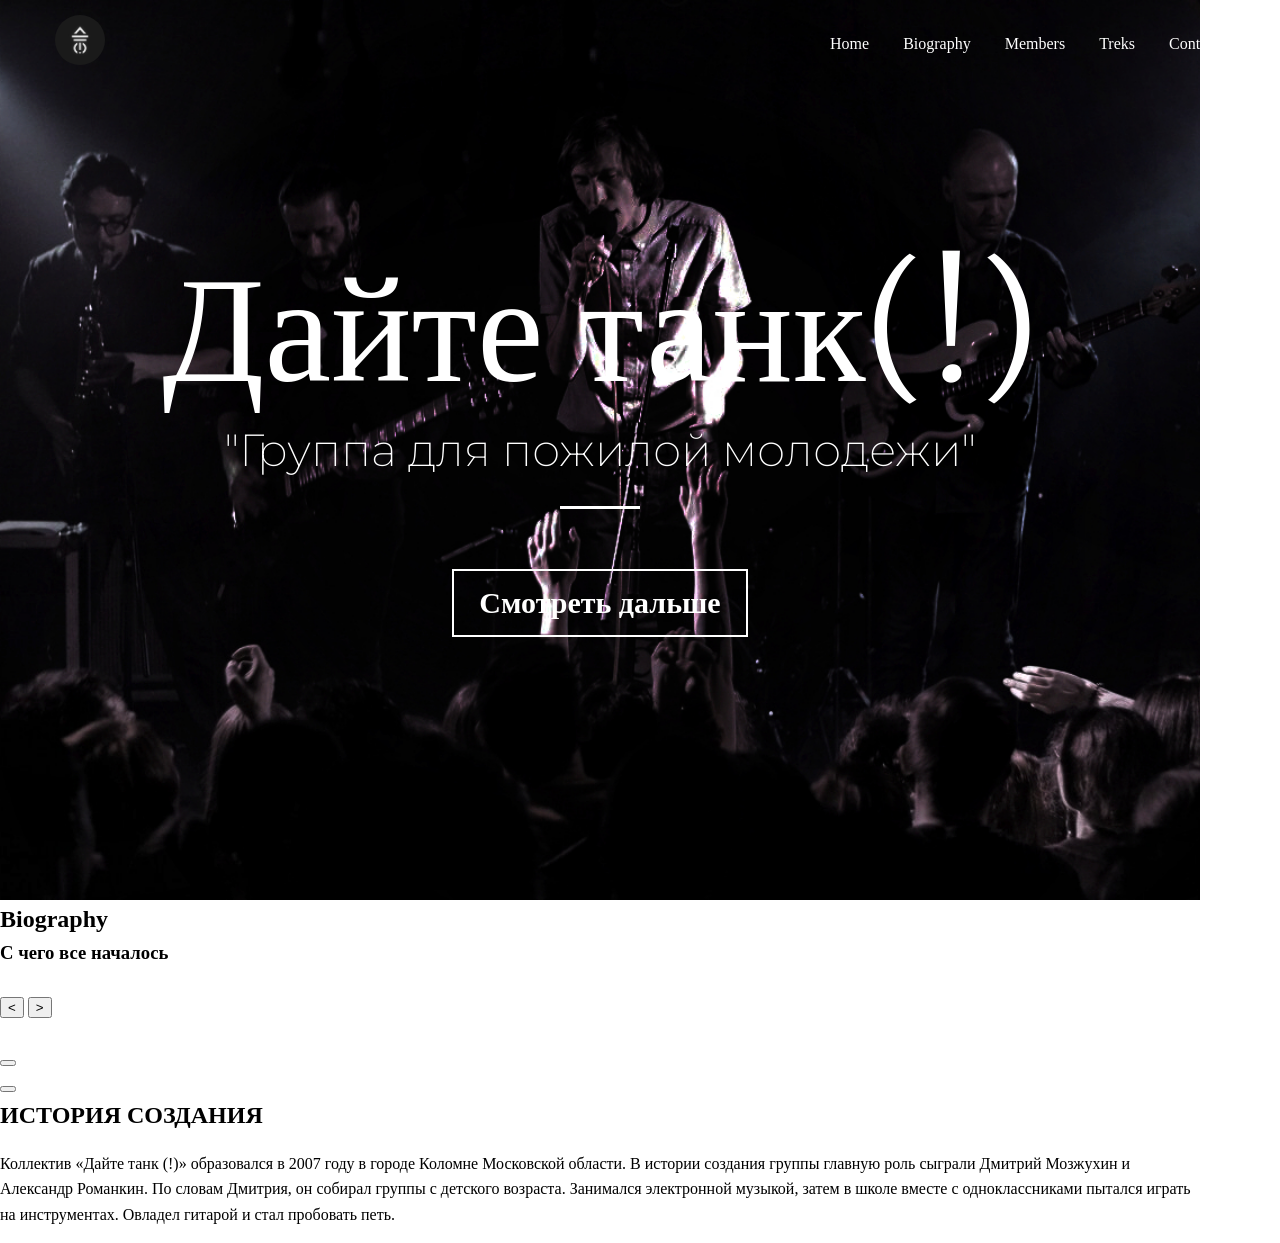
==== index.html @ 5aad7e36 "section 1 grid" ====
<!DOCTYPE html>
<html lang="ru">
	<head>
		<meta charset="UTF-8" />
		<meta name="viewport" content="width=device-width, initial-scale=1.0" />
		<link rel="stylesheet" href="/Veb_diz/assets/css/style.css" />

		<link rel="preconnect" href="https://fonts.googleapis.com" />
		<link rel="preconnect" href="https://fonts.gstatic.com" crossorigin />
		<link
			href="https://fonts.googleapis.com/css2?family=Coming+Soon&family=Martel:wght@200;300;400;600;700;800;900&family=Montserrat:ital,wght@0,100..900;1,100..900&display=swap"
			rel="stylesheet"
		/>
		<link rel="preconnect" href="https://fonts.googleapis.com">
    <link rel="preconnect" href="https://fonts.gstatic.com" crossorigin>
    <link href="https://fonts.googleapis.com/css2?family=Monomakh&family=Oswald:wght@200..700&family=Roboto:ital,wght@0,100..900;1,100..900&display=swap" rel="stylesheet">
		
		
		<title>DayteTank</title>
	</head>
	<body>
		<header class="header">
			<div class="container">
				<div class="header_inner">
					<div> <img class="logo" src="/assets/img/logo.png" alt="" /></div>

						<nav>
							<a class="nav_link" href="#">Home</a>
							<a class="nav_link" href="#">Biography</a>
							<a class="nav_link" href="#">Members</a>
							<a class="nav_link" href="#">Treks</a>
							<a class="nav_link" href="#">Contacts</a>
						</nav>
			</div>
		</header>
   
		<div class="intro">
			<div class="container">
				<div class="intro_inner">
				 <h1 class="intro-title"> Дайте танк(!) </h1> 
				 <h2 class="intro-suptitle"> "Группа для пожилой молодежи"</h2>

				 <a class="btn" href="#"> Смотреть дальше </a>
				</div>
			</div>
		</div>
		<section class="section1">
			<div class="section1-text">
				<h2 class="section1-title"> Biography</h2>
				<h3 class="section1-subtitle">С чего все началось</h3>
			</div>
		 <div class="etogrid">
			 <div class="slider-arrows">
				 <div class="slider-arrows_items-wrapper">
					 <img class="biography1"src="/Veb_diz/assets/img/biography1.png" alt="" class="slider-arrows_item">
				 </div>

				 <div class="slider-arrows_nav">
					 <button class="slider-arrows_arrow--left">
						 <
					 </button>

					 <button class="slider-arrows_arrow--right">
						 >
					 </button>
				  </div>
			 </div>

			 <div class="slider-dots">
         <div class="slider-dots_items-wrapper">
					 <img class="biography2"src="/Veb_diz/assets/img/biography3o.png"  alt="" class="slider-arrows_item">
				 </div>

				 <div class="slider-dots_nav">
					<div> <button class ="slider-dots_nav-item"> </button> </div>
					<div> <button class ="slider-dots_nav-item--active"> </button></div>
				 </div>

        </div>

				<article class="freshy common">
					<h2 class="title-article">ИСТОРИЯ СОЗДАНИЯ</h2>
					<div class="common-desc">
						<p>Коллектив «Дайте танк (!)» образовался в 2007 году в городе Коломне Московской области. В истории создания группы главную роль сыграли Дмитрий Мозжухин и Александр Романкин. По словам Дмитрия, он собирал группы с детского возраста. Занимался электронной музыкой, затем в школе вместе с одноклассниками пытался играть на инструментах. Овладел гитарой и стал пробовать петь.</p>
					</div>
				</article>

		 </div>
	 </section>
	</body>
</html>
---- Veb_diz/assets/css/style.css ----
/* martel */
.martel-extralight {
	font-family: 'Martel', serif;
	font-weight: 200;
	font-style: normal;
}

.martel-light {
	font-family: 'Martel', serif;
	font-weight: 300;
	font-style: normal;
}

.martel-regular {
	font-family: 'Martel', serif;
	font-weight: 400;
	font-style: normal;
}

.martel-semibold {
	font-family: 'Martel', serif;
	font-weight: 600;
	font-style: normal;
}

.martel-bold {
	font-family: 'Martel', serif;
	font-weight: 700;
	font-style: normal;
}

.martel-extrabold {
	font-family: 'Martel', serif;
	font-weight: 800;
	font-style: normal;
}

.martel-black {
	font-family: 'Martel', serif;
	font-weight: 900;
	font-style: normal;
}

/* sans */

.coming-soon-regular {
	font-family: 'Coming Soon', serif;
	font-weight: 400;
	font-style: normal;
}

/* montserrat */

.montserrat {
	font-family: 'Montserrat', serif;
	font-optical-sizing: auto;
	font-weight: 200;
	font-style: normal;
}

body {
	margin: 0;
	line-height: 1.6;
	width: 100%;
	max-width: 1200px;

	/* каскадная таблица для того чтобы учесть границу в элемент */
	*,
	*:before,
	*:after {
		box-sizing: border-box;
	}

	h1,
	h2,
	h3,
	h4,
	h5,
	h6 {
		margin: 0;
	}
}

/* container */
.container {
	width: 100%;
	max-width: 1200px;
	margin: 0 auto;
}

/* intro */
.intro {
	display:flex;
	flex-direction: column;
	justify-content: center;
	width: 100%;
	height: 100vh;
	 background: url(/assets/img/fon.jpg)  center no-repeat fixed ;
	
	
	/* чтобы на весь экран   */

	background-size: cover;  
	
	
}



.intro_inner{
	width: 100%;
	max-width: 880px;
	margin: 0 auto;
	text-align: center;
	

}

.intro-title{
	color: white;
	font-size: 150px;
	font-weight: 700;
	font-family: 'Martel', serif;
	font-weight: 400;
	font-style: normal;
	text-align: center;
	line-height: 1;
	
	
	
	
}

.intro-suptitle:after{
	content: "";
	display:block;
	width: 80px;
	height: 3px;
	background-color: white;
	margin: 20px auto 0;
	margin-bottom: 60px;
}

.intro-suptitle{
	color: white;
	font-size: 45px;
	font-family: 'Montserrat', serif;
	font-optical-sizing: auto;
	font-weight: 200;
	font-style: normal;
	line-height: 1.6;
	text-align: center;
	

}



/* header */
.header {
	width: 100%;
	position: absolute;
	margin: 0;
	/* прижимаем кверху */
	top: 0;
	left: 0;
	right: 0;
	z-index: 1000;
}

.header_inner {
	
	display: flex;
	justify-content: space-between;
	align-items: center;
}

/* logo */
.logo {
	width: 50px;
	border-radius: 50%;
	margin: 15px;
}

/* nav */
.nav {
	font-family: 'Coming Soon', serif;
	font-weight: 400;
	font-style: normal;
	font-size: 14px;
}

.nav_link {
	display: inline-block;
	vertical-align: top;
	margin: 0 15px;

	color: white;
	text-decoration: none;
	/* чтобы цвет менялся плавно */
	transition: color 0.2s linear;
}

/* полоска при наводке */
.nav_link:hover {
	color: aquamarine;
}

/* button */
.btn{
	display: inline-block;
	vertical-align: top;
	text-decoration: none;
	border: 2px solid white;
	padding: 8px 25px;
	/* border-radius: 15%; */
	color: white;

	font-size: 30px;
	font-family: 'Coming Soon', serif;
	font-weight: 600;
	font-style: normal;

	transition: border-color .3s linear, color .3s linear;
}

.btn:hover{
	border-color:aqua ;
	/* background-color:white; */
	color: aqua;
}
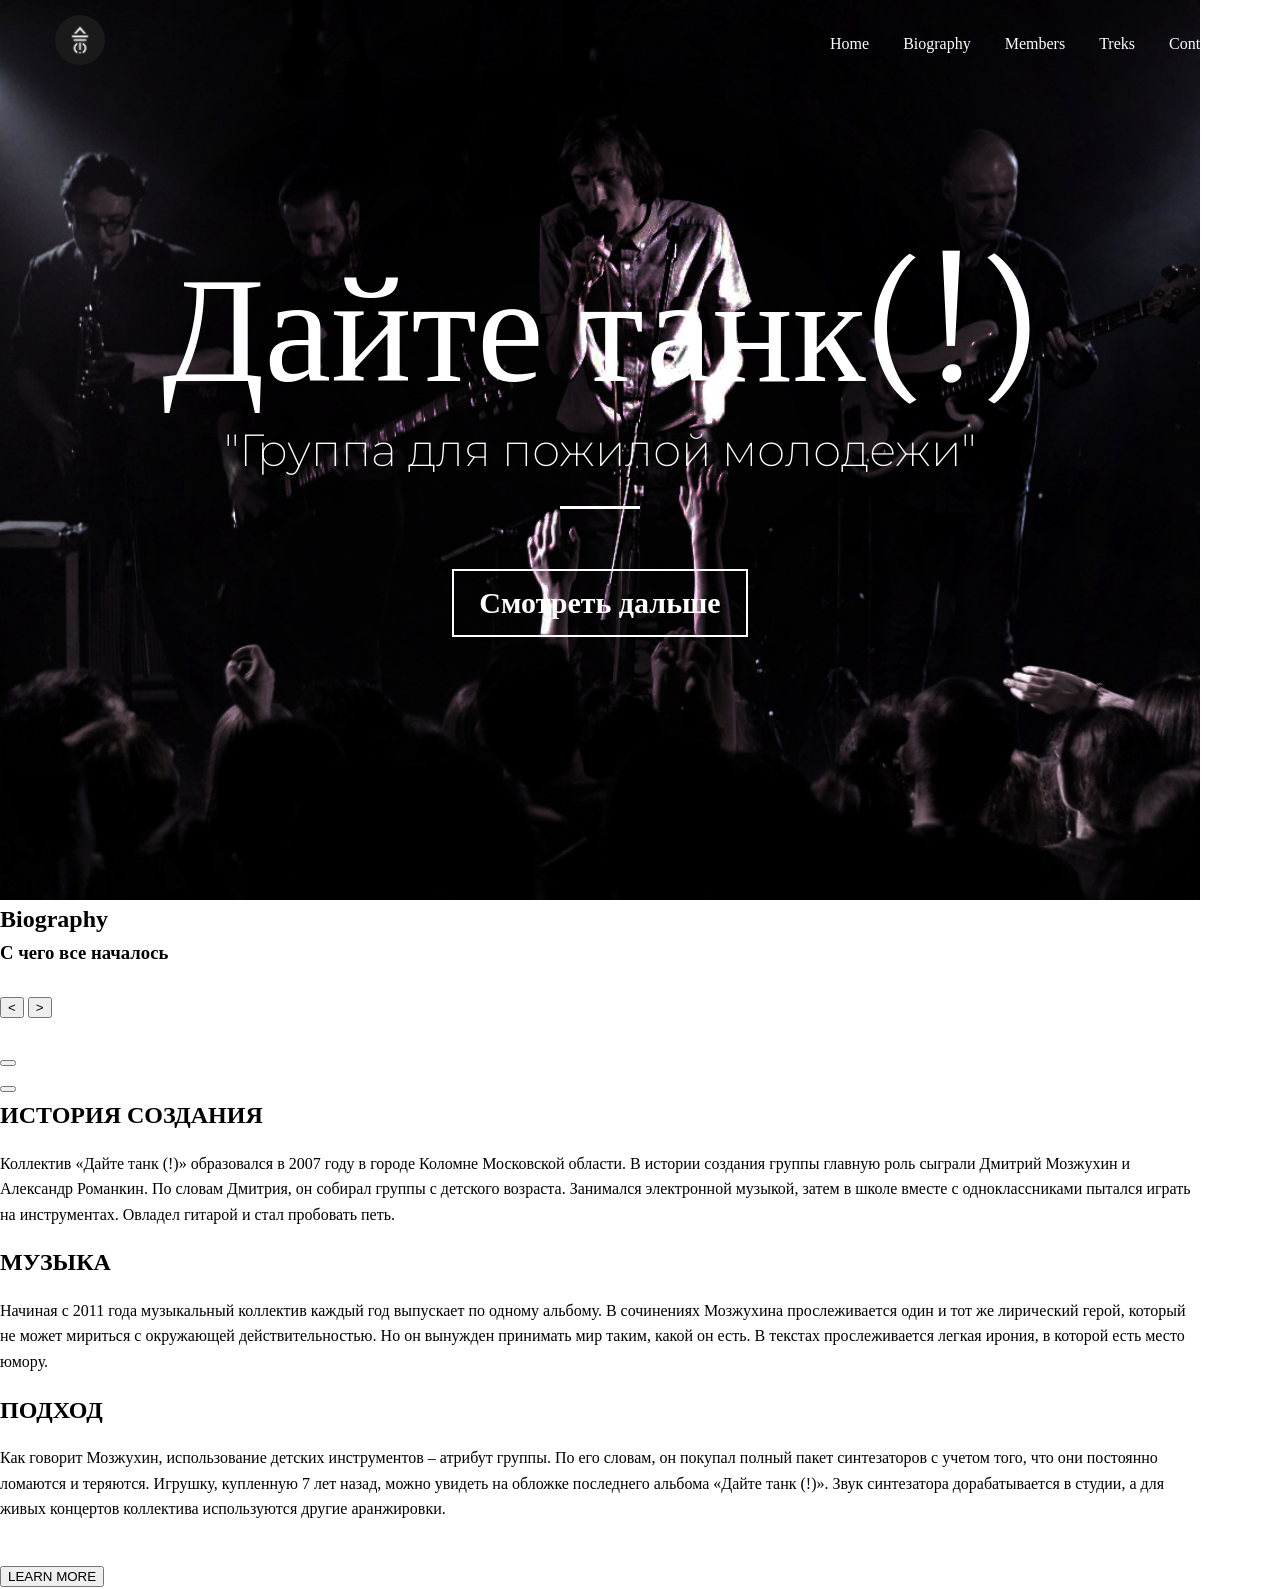
==== commit 547e2a33: "section 1 grid end" ====
--- a/index.html
+++ b/index.html
@@ -68,7 +68,7 @@
 
 			 <div class="slider-dots">
          <div class="slider-dots_items-wrapper">
-					 <img class="biography2"src="/Veb_diz/assets/img/biography3o.png"  alt="" class="slider-arrows_item">
+					 <img class="biography2"src="\Veb_diz\assets\img\biography32e.png"  alt="" class="slider-arrows_item">
 				 </div>
 
 				 <div class="slider-dots_nav">
@@ -85,6 +85,27 @@
 					</div>
 				</article>
 
+				<article class="healthy common-col-rev">
+					<h2 class="title-article">МУЗЫКА</h2>
+					<div class="common-desc">
+						<p>Начиная с 2011 года музыкальный коллектив каждый год выпускает по одному альбому. В сочинениях Мозжухина прослеживается один и тот же лирический герой, который не может мириться с окружающей действительностью. Но он вынужден принимать мир таким, какой он есть. В текстах прослеживается легкая ирония, в которой есть место юмору.</p>
+					</div>
+				</article>
+
+				<article class="thirsty common-row-rev">
+					<h2 class="title-article">ПОДХОД</h2>
+					<div class="common-desc">
+						<p>Как говорит Мозжухин, использование детских инструментов – атрибут группы. По его словам, он покупал полный пакет синтезаторов с учетом того, что они постоянно ломаются и теряются. Игрушку, купленную 7 лет назад, можно увидеть на обложке последнего альбома «Дайте танк (!)». Звук синтезатора дорабатывается в студии, а для живых концертов коллектива используются другие аранжировки.</p>
+					</div>
+				</article>
+
+				<div class="orange">
+					<img class="orange-img"src="\Veb_diz\assets\img\biography33c(1).png" alt="">
+				</div>
+				<div class="orange-btn">
+					<button class="orange-btn-hrev"> LEARN MORE </button>
+				</div>
+
 		 </div>
 	 </section>
 	</body>
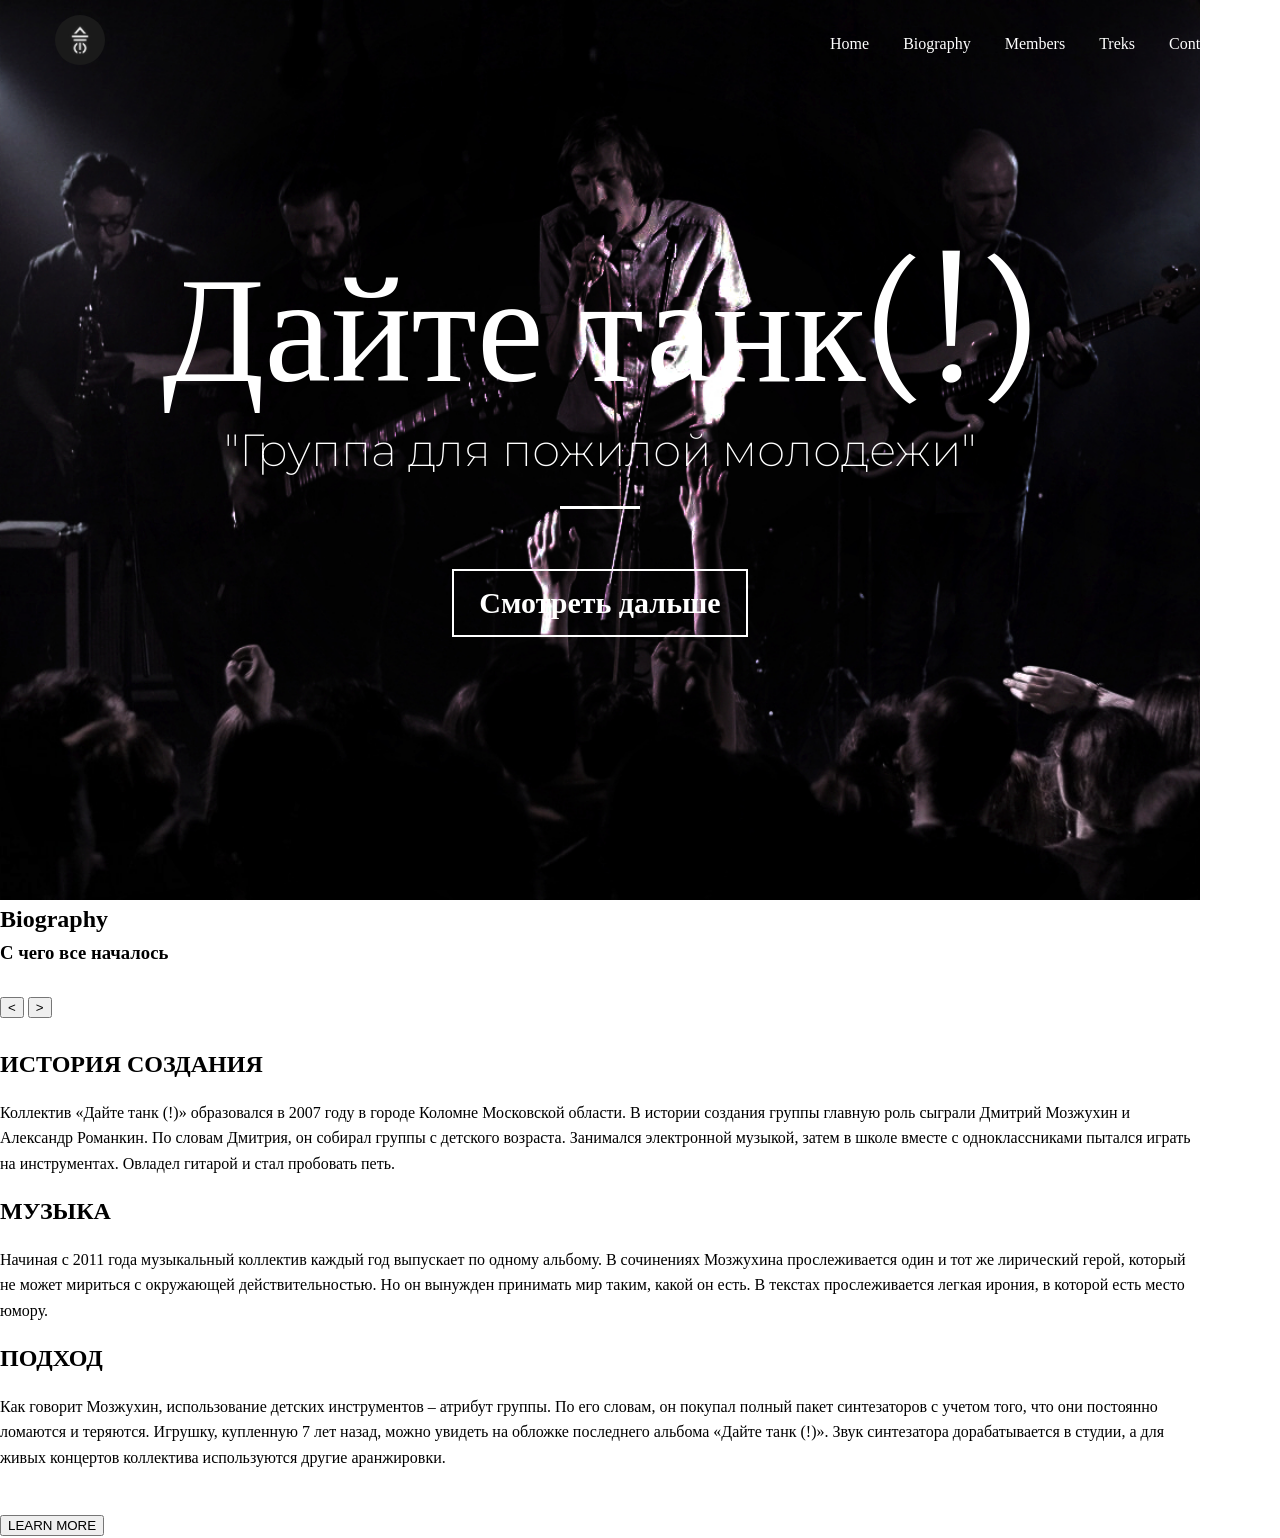
==== commit 3f90282d: "section 1 grid js" ====
--- a/index.html
+++ b/index.html
@@ -52,7 +52,9 @@
 		 <div class="etogrid">
 			 <div class="slider-arrows">
 				 <div class="slider-arrows_items-wrapper">
-					 <img class="biography1"src="/Veb_diz/assets/img/biography1.png" alt="" class="slider-arrows_item">
+					 <img class="biography1"src="/Veb_diz/assets/img/biography1.png" alt="">
+					 <img class="biography1"src="/Veb_diz/assets/img/biograbhy12.png" alt="">
+					 <img class="biography1"src="/Veb_diz/assets/img/biographe13.png" alt="">
 				 </div>
 
 				 <div class="slider-arrows_nav">
@@ -68,12 +70,13 @@
 
 			 <div class="slider-dots">
          <div class="slider-dots_items-wrapper">
-					 <img class="biography2"src="\Veb_diz\assets\img\biography32e.png"  alt="" class="slider-arrows_item">
+					 <img id="biography2" class="biography2" src="/Veb_diz/assets/img/biography32e.png"  alt="">
+					 <img id="biography2" class="biography2" src="/Veb_diz/assets/img/biography3obrobr.png"  alt="">
 				 </div>
 
 				 <div class="slider-dots_nav">
-					<div> <button class ="slider-dots_nav-item"> </button> </div>
-					<div> <button class ="slider-dots_nav-item--active"> </button></div>
+					<!-- <div> <button class ="slider-dots_nav-item"> </button> </div>
+					<div> <button class ="slider-dots_nav-item--active"> </button></div> -->
 				 </div>
 
         </div>
@@ -100,13 +103,18 @@
 				</article>
 
 				<div class="orange">
-					<img class="orange-img"src="\Veb_diz\assets\img\biography33c(1).png" alt="">
+					<img class="orange-img"src="/Veb_diz/assets/img/biography33c(1).png" alt="">
 				</div>
 				<div class="orange-btn">
+					<a href="https://ru.wikipedia.org/wiki/%D0%94%D0%B0%D0%B9%D1%82%D0%B5_%D1%82%D0%B0%D0%BD%D0%BA_(!)" target="_blank">
 					<button class="orange-btn-hrev"> LEARN MORE </button>
+					</a>
 				</div>
 
 		 </div>
 	 </section>
+
+	 
 	</body>
+	<script src="/Veb_diz/assets/js/script.js"></script>
 </html>
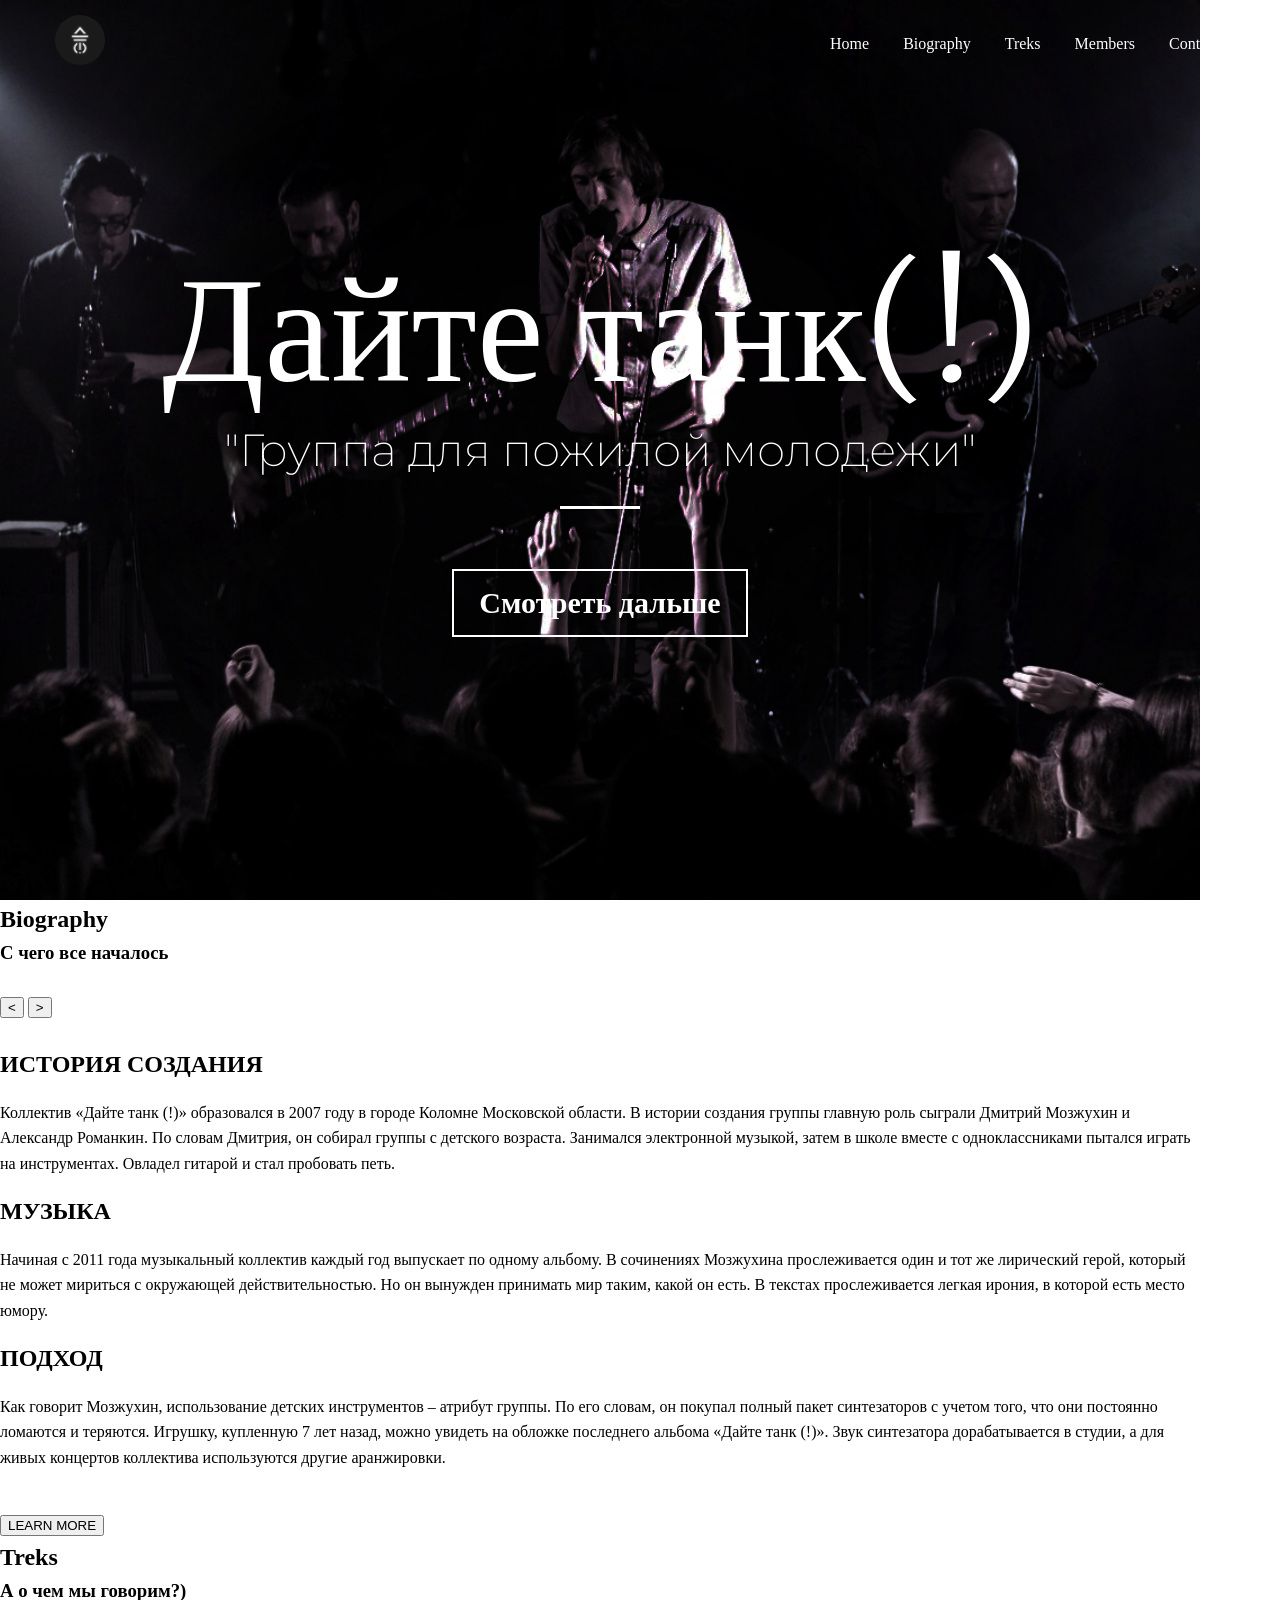
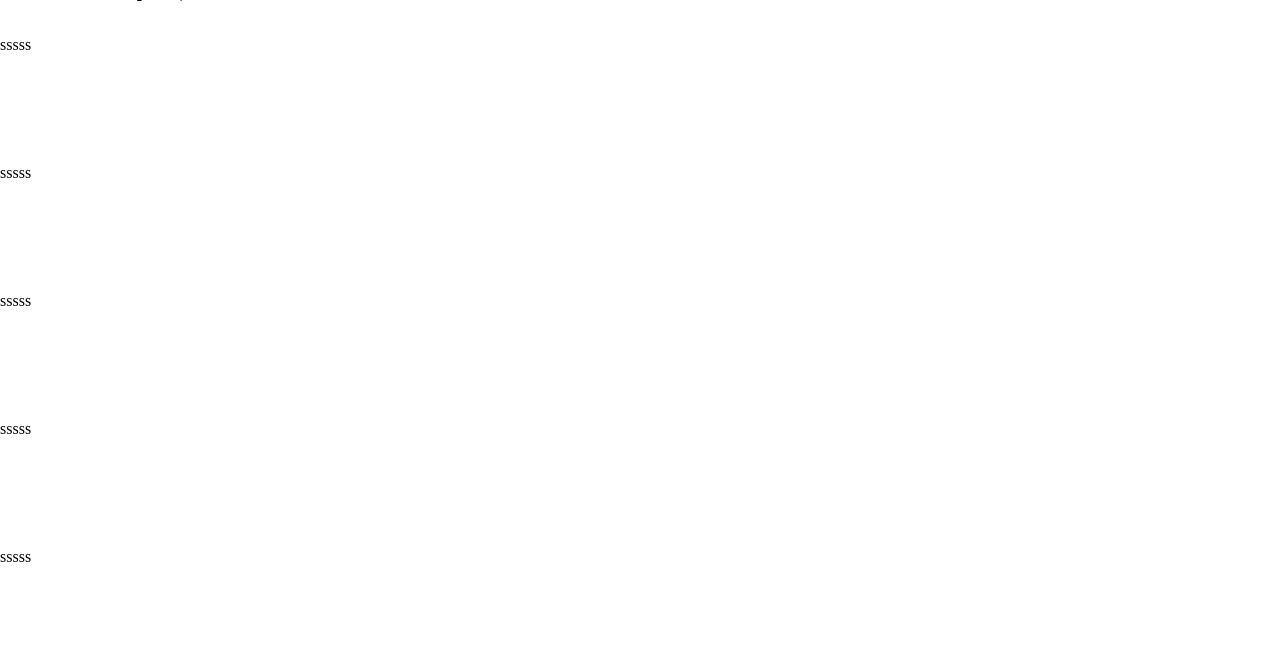
==== commit d1be8bc6: "section2 diz" ====
--- a/index.html
+++ b/index.html
@@ -22,13 +22,13 @@
 		<header class="header">
 			<div class="container">
 				<div class="header_inner">
-					<div> <img class="logo" src="/assets/img/logo.png" alt="" /></div>
+					<div> <img class="logo" src="/Veb_diz/assets/img/logo.png" alt="" /></div>
 
 						<nav>
 							<a class="nav_link" href="#">Home</a>
 							<a class="nav_link" href="#">Biography</a>
+							<a class="nav_link" href="#">Treks</a>
 							<a class="nav_link" href="#">Members</a>
-							<a class="nav_link" href="#">Treks</a>
 							<a class="nav_link" href="#">Contacts</a>
 						</nav>
 			</div>
@@ -44,10 +44,10 @@
 				</div>
 			</div>
 		</div>
-		<section class="section1">
-			<div class="section1-text">
-				<h2 class="section1-title"> Biography</h2>
-				<h3 class="section1-subtitle">С чего все началось</h3>
+		<section class="section">
+			<div class="section-text">
+				<h2 class="section-title"> Biography</h2>
+				<h3 class="section-subtitle">С чего все началось</h3>
 			</div>
 		 <div class="etogrid">
 			 <div class="slider-arrows">
@@ -114,7 +114,103 @@
 		 </div>
 	 </section>
 
-	 
+	 <section class="section">
+			<div class="section-text">
+				<h2 class="section-title">Treks</h2>
+				<h3 class="section-subtitle">А о чем мы говорим?)</h3>
+			</div>
+			<div class="players">
+				<div class="player">
+					<div class="cover"><img class="img_cover" src="/Veb_diz/assets/img/albomChelovecoChasy.png" alt=""></div>
+					<div class="song">sssss</div>
+					<div class="progress_container">
+						<div class="progress"></div>
+					</div>
+					
+					<div class="player_buttons">
+						<div class="btn_prev"><img src="/Veb_diz/assets/img/iconLeft.svg" alt=""></div>
+						<div class="btn_play"><img class="img_play" src="/Veb_diz/assets/img/iconPlay.svg" alt=""></div>
+            <div class="btn_next"><img src="/Veb_diz/assets/img/iconRight.svg" alt=""></div>
+						
+					</div>
+				</div>
+			
+		
+				<div class="player">
+					<div class="cover"><img class="img_cover" src="/Veb_diz/assets/img/albomIntim.png" alt=""></div>
+					<div class="song">sssss</div>
+					<div class="progress_container">
+					  <div class="progress"></div>
+					</div>
+					
+					<div class="player_buttons">
+						<div class="btn_prev"><img src="/Veb_diz/assets/img/iconLeft.svg"       alt=""></div>
+						<div class="btn_play"><img class="img_play" src="/Veb_diz/assets/img/iconPlay.svg" alt=""></div>
+            <div class="btn_next"><img src="/Veb_diz/assets/img/iconRight.svg" alt=""></div>
+						
+					</div>
+				</div>
+
+
+				<div class="player">
+					<div class="cover"><img class="img_cover" src="/Veb_diz/assets/img/singlShans.png" alt=""></div>
+					<div class="song">sssss</div>
+					<div class="progress_container">
+					  <div class="progress"></div>
+					</div>
+					
+					<div class="player_buttons">
+						<div class="btn_prev"><img src="/Veb_diz/assets/img/iconLeft.svg"       alt=""></div>
+						<div class="btn_play"><img class="img_play" src="/Veb_diz/assets/img/iconPlay.svg" alt=""></div>
+            <div class="btn_next"><img src="/Veb_diz/assets/img/iconRight.svg" alt=""></div>
+						
+					</div>
+				</div>
+
+
+				<div class="player">
+					<div class="cover"><img class="img_cover" src="/Veb_diz/assets/img/albomNaVirost.png" alt=""></div>
+					<div class="song">sssss</div>
+					<div class="progress_container">
+					  <div class="progress"></div>
+					</div>
+					
+					<div class="player_buttons">
+						<div class="btn_prev"><img src="/Veb_diz/assets/img/iconLeft.svg"       alt=""></div>
+						<div class="btn_play"><img class="img_play" src="/Veb_diz/assets/img/iconPlay.svg" alt=""></div>
+            <div class="btn_next"><img src="/Veb_diz/assets/img/iconRight.svg" alt=""></div>
+						
+					</div>
+				</div>
+
+
+				<div class="player">
+					<div class="cover"><img class="img_cover" src="/Veb_diz/assets/img/albomSohranitKak.png" alt=""></div>
+					<div class="song">sssss</div>
+					<div class="progress_container">
+					  <div class="progress"></div>
+					</div>
+					
+					<div class="player_buttons">
+						<div class="btn_prev"><img src="/Veb_diz/assets/img/iconLeft.svg"       alt=""></div>
+						<div class="btn_play"><img class="img_play" src="/Veb_diz/assets/img/iconPlay.svg" alt=""></div>
+            <div class="btn_next"><img src="/Veb_diz/assets/img/iconRight.svg" alt=""></div>
+						
+					</div>
+				</div>
+			</div>
+
+			<div class="section2_suptitle">
+				<div class="stars">
+				 <img src="/Veb_diz/assets/img/star.svg" class="star" alt="">
+				 <img src="/Veb_diz/assets/img/star.svg" class="star" alt="">
+				 <img src="/Veb_diz/assets/img/star.svg" class="star" alt="">
+				 <img src="/Veb_diz/assets/img/star.svg" class="star" alt="">
+				 <img src="/Veb_diz/assets/img/star_ful.svg" class="star--active" alt="">
+				</div>
+			</div>
+		</section>
+
 	</body>
 	<script src="/Veb_diz/assets/js/script.js"></script>
 </html>
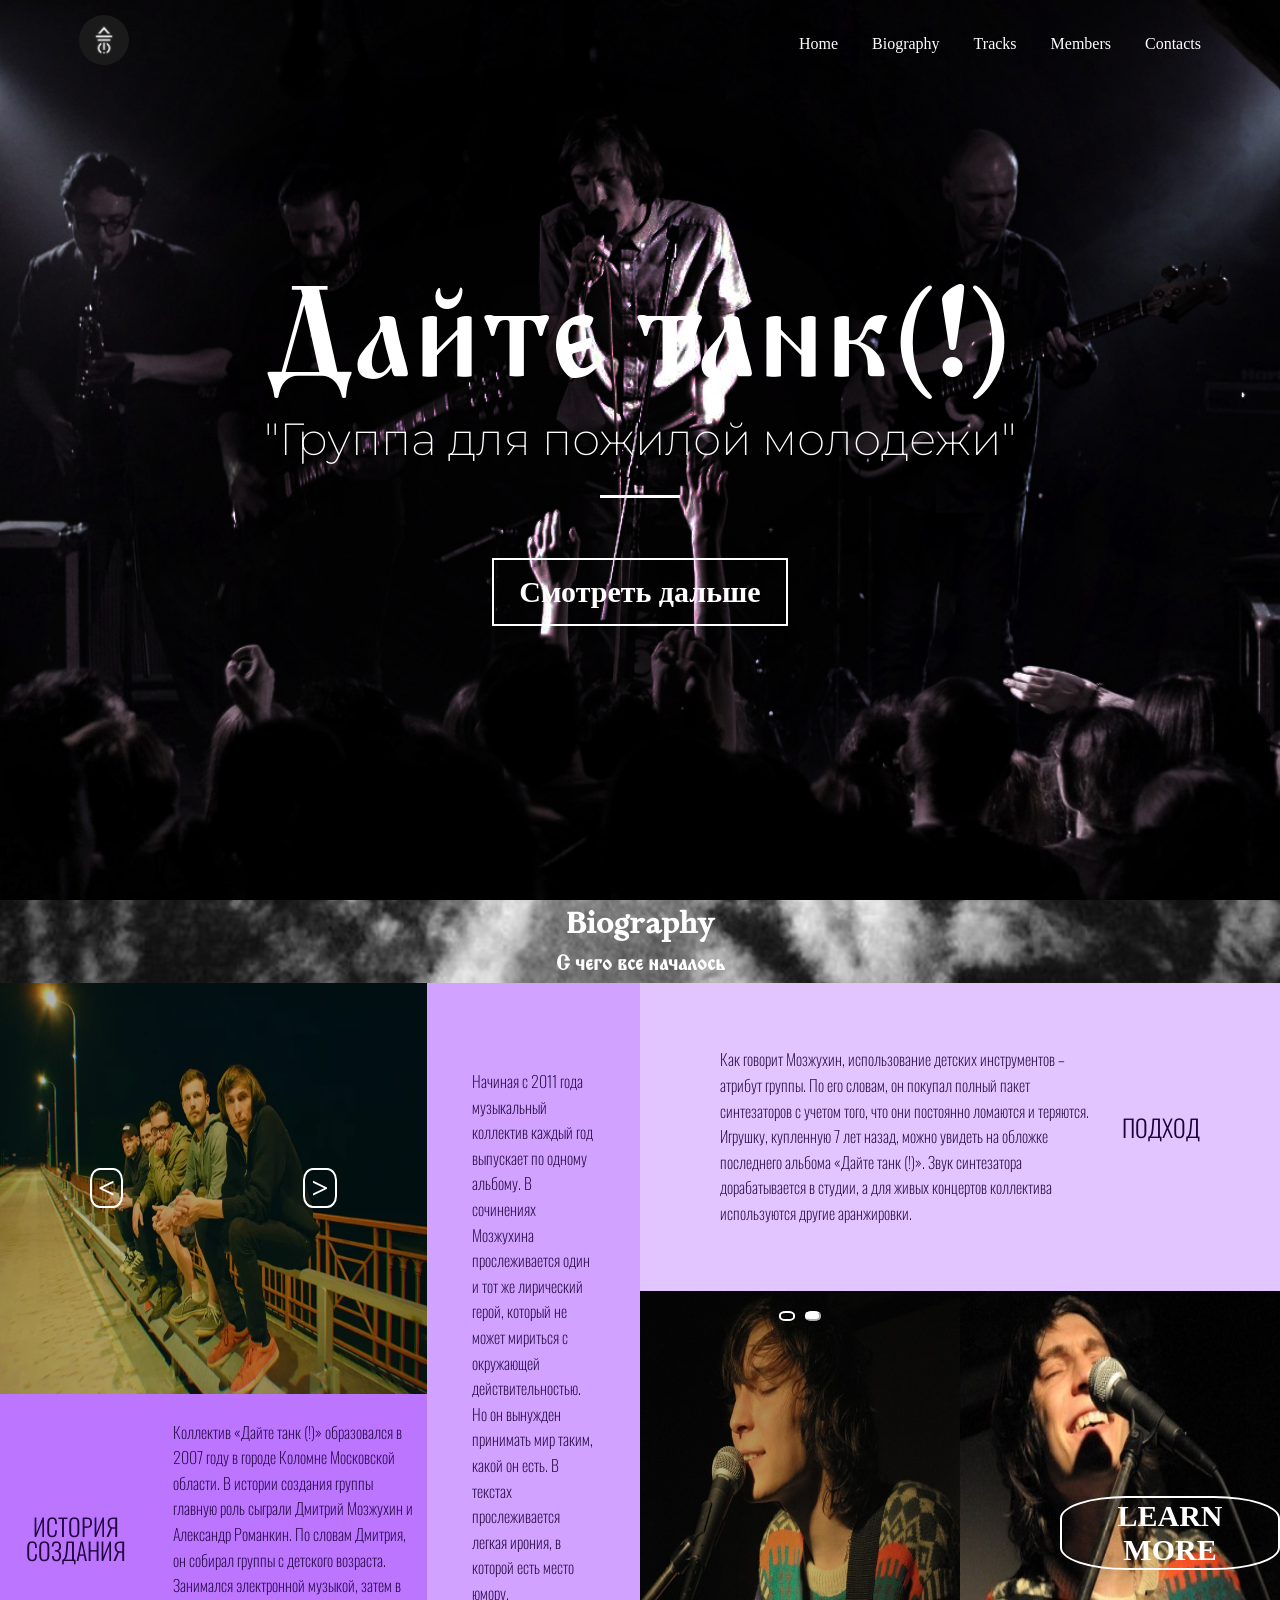
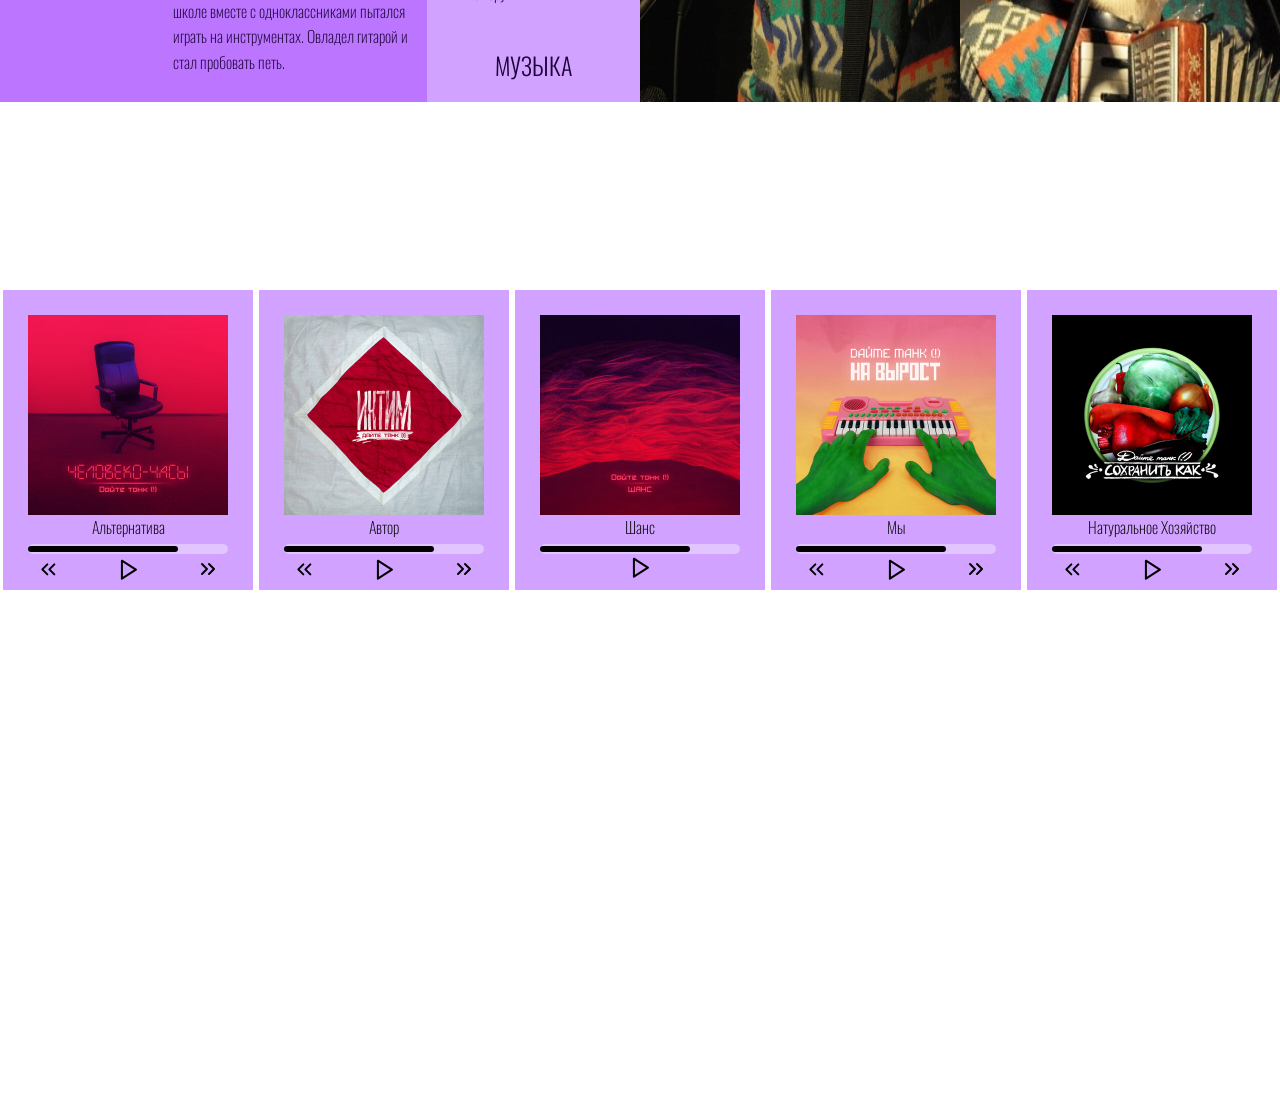
==== commit 78d7228a: "section 2 end" ====
--- a/index.html
+++ b/index.html
@@ -3,7 +3,7 @@
 	<head>
 		<meta charset="UTF-8" />
 		<meta name="viewport" content="width=device-width, initial-scale=1.0" />
-		<link rel="stylesheet" href="/Veb_diz/assets/css/style.css" />
+		<link rel="stylesheet" href="/assets/css/style.css" />
 
 		<link rel="preconnect" href="https://fonts.googleapis.com" />
 		<link rel="preconnect" href="https://fonts.gstatic.com" crossorigin />
@@ -22,12 +22,12 @@
 		<header class="header">
 			<div class="container">
 				<div class="header_inner">
-					<div> <img class="logo" src="/Veb_diz/assets/img/logo.png" alt="" /></div>
+					<div> <img class="logo" src="/assets/img/logo.png" alt="" /></div>
 
 						<nav>
 							<a class="nav_link" href="#">Home</a>
 							<a class="nav_link" href="#">Biography</a>
-							<a class="nav_link" href="#">Treks</a>
+							<a class="nav_link" href="#">Tracks</a>
 							<a class="nav_link" href="#">Members</a>
 							<a class="nav_link" href="#">Contacts</a>
 						</nav>
@@ -52,9 +52,9 @@
 		 <div class="etogrid">
 			 <div class="slider-arrows">
 				 <div class="slider-arrows_items-wrapper">
-					 <img class="biography1"src="/Veb_diz/assets/img/biography1.png" alt="">
-					 <img class="biography1"src="/Veb_diz/assets/img/biograbhy12.png" alt="">
-					 <img class="biography1"src="/Veb_diz/assets/img/biographe13.png" alt="">
+					 <img class="biography1"src="/assets/img/biography1.png" alt="">
+					 <img class="biography1"src="/assets/img/biograbhy12.png" alt="">
+					 <img class="biography1"src="/assets/img/biographe13.png" alt="">
 				 </div>
 
 				 <div class="slider-arrows_nav">
@@ -70,8 +70,8 @@
 
 			 <div class="slider-dots">
          <div class="slider-dots_items-wrapper">
-					 <img id="biography2" class="biography2" src="/Veb_diz/assets/img/biography32e.png"  alt="">
-					 <img id="biography2" class="biography2" src="/Veb_diz/assets/img/biography3obrobr.png"  alt="">
+					 <img id="biography2" class="biography2" src="/assets/img/biography32e.png"  alt="">
+					 <img id="biography2" class="biography2" src="/assets/img/biography3obrobr.png"  alt="">
 				 </div>
 
 				 <div class="slider-dots_nav">
@@ -103,7 +103,7 @@
 				</article>
 
 				<div class="orange">
-					<img class="orange-img"src="/Veb_diz/assets/img/biography33c(1).png" alt="">
+					<img class="orange-img"src="/assets/img/biography33c(1).png" alt="">
 				</div>
 				<div class="orange-btn">
 					<a href="https://ru.wikipedia.org/wiki/%D0%94%D0%B0%D0%B9%D1%82%D0%B5_%D1%82%D0%B0%D0%BD%D0%BA_(!)" target="_blank">
@@ -116,101 +116,102 @@
 
 	 <section class="section">
 			<div class="section-text">
-				<h2 class="section-title">Treks</h2>
+				<h2 class="section-title">Tracks</h2>
 				<h3 class="section-subtitle">А о чем мы говорим?)</h3>
 			</div>
 			<div class="players">
-				<div class="player">
-					<div class="cover"><img class="img_cover" src="/Veb_diz/assets/img/albomChelovecoChasy.png" alt=""></div>
-					<div class="song">sssss</div>
+				<div class="player_cheloveco_chasy">
+					<div class="cover"><img class="img_cover" src="/assets/img/albomChelovecoChasy.png" alt=""></div>
+					<div class="song">sssss</div>
+					<audio class="audio_cheloveco_chasy" src="/assets/audio/cheloveco_chasy/alternativa.mp3"></audio>
 					<div class="progress_container">
 						<div class="progress"></div>
 					</div>
 					
 					<div class="player_buttons">
-						<div class="btn_prev"><img src="/Veb_diz/assets/img/iconLeft.svg" alt=""></div>
-						<div class="btn_play"><img class="img_play" src="/Veb_diz/assets/img/iconPlay.svg" alt=""></div>
-            <div class="btn_next"><img src="/Veb_diz/assets/img/iconRight.svg" alt=""></div>
+						<div class="btnp prev"><img src="/assets/img/iconLeft.svg" alt=""></div>
+						<div class="btn_play"><img class="img_play" src="/assets/img/iconPlay.svg" alt=""></div>
+            <div class="btnp next"><img src="/assets/img/iconRight.svg" alt=""></div>
 						
 					</div>
 				</div>
 			
 		
-				<div class="player">
-					<div class="cover"><img class="img_cover" src="/Veb_diz/assets/img/albomIntim.png" alt=""></div>
-					<div class="song">sssss</div>
-					<div class="progress_container">
-					  <div class="progress"></div>
-					</div>
-					
-					<div class="player_buttons">
-						<div class="btn_prev"><img src="/Veb_diz/assets/img/iconLeft.svg"       alt=""></div>
-						<div class="btn_play"><img class="img_play" src="/Veb_diz/assets/img/iconPlay.svg" alt=""></div>
-            <div class="btn_next"><img src="/Veb_diz/assets/img/iconRight.svg" alt=""></div>
-						
-					</div>
-				</div>
-
-
-				<div class="player">
-					<div class="cover"><img class="img_cover" src="/Veb_diz/assets/img/singlShans.png" alt=""></div>
-					<div class="song">sssss</div>
-					<div class="progress_container">
-					  <div class="progress"></div>
-					</div>
-					
-					<div class="player_buttons">
-						<div class="btn_prev"><img src="/Veb_diz/assets/img/iconLeft.svg"       alt=""></div>
-						<div class="btn_play"><img class="img_play" src="/Veb_diz/assets/img/iconPlay.svg" alt=""></div>
-            <div class="btn_next"><img src="/Veb_diz/assets/img/iconRight.svg" alt=""></div>
-						
-					</div>
-				</div>
-
-
-				<div class="player">
-					<div class="cover"><img class="img_cover" src="/Veb_diz/assets/img/albomNaVirost.png" alt=""></div>
-					<div class="song">sssss</div>
-					<div class="progress_container">
-					  <div class="progress"></div>
-					</div>
-					
-					<div class="player_buttons">
-						<div class="btn_prev"><img src="/Veb_diz/assets/img/iconLeft.svg"       alt=""></div>
-						<div class="btn_play"><img class="img_play" src="/Veb_diz/assets/img/iconPlay.svg" alt=""></div>
-            <div class="btn_next"><img src="/Veb_diz/assets/img/iconRight.svg" alt=""></div>
-						
-					</div>
-				</div>
-
-
-				<div class="player">
-					<div class="cover"><img class="img_cover" src="/Veb_diz/assets/img/albomSohranitKak.png" alt=""></div>
-					<div class="song">sssss</div>
-					<div class="progress_container">
-					  <div class="progress"></div>
-					</div>
-					
-					<div class="player_buttons">
-						<div class="btn_prev"><img src="/Veb_diz/assets/img/iconLeft.svg"       alt=""></div>
-						<div class="btn_play"><img class="img_play" src="/Veb_diz/assets/img/iconPlay.svg" alt=""></div>
-            <div class="btn_next"><img src="/Veb_diz/assets/img/iconRight.svg" alt=""></div>
+				<div class="player_intim">
+					<div class="cover"><img class="img_cover" src="/assets/img/albomIntim.png" alt=""></div>
+					<div class="song">sssss</div>
+					<div class="progress_container">
+					  <div class="progress"></div>
+					</div>
+					
+					<div class="player_buttons">
+						<div class="btn_prev"><img src="/assets/img/iconLeft.svg"       alt=""></div>
+						<div class="btn_play"><img class="img_play" src="/assets/img/iconPlay.svg" alt=""></div>
+            <div class="btn_next"><img src="/assets/img/iconRight.svg" alt=""></div>
+						
+					</div>
+				</div>
+
+
+				<div class="player_shans">
+					<div class="cover"><img class="img_cover" src="/assets/img/singlShans.png" alt=""></div>
+					<div class="song">sssss</div>
+					<div class="progress_container">
+					  <div class="progress"></div>
+					</div>
+					
+					<div class="player_buttons shanseee">
+						<!-- <div class="btn_prev"><img src="/Veb_diz/assets/img/iconLeft.svg"       alt=""></div> -->
+						<div class="btn_play"><img class="img_play" src="/assets/img/iconPlay.svg" alt=""></div>
+            <!-- <div class="btn_next"><img src="/Veb_diz/assets/img/iconRight.svg" alt=""></div> -->
+						
+					</div>
+				</div>
+
+
+				<div class="player_na_virost">
+					<div class="cover"><img class="img_cover" src="/assets/img/albomNaVirost.png" alt=""></div>
+					<div class="song">sssss</div>
+					<div class="progress_container">
+					  <div class="progress"></div>
+					</div>
+					
+					<div class="player_buttons">
+						<div class="btn_prev"><img src="/assets/img/iconLeft.svg"       alt=""></div>
+						<div class="btn_play"><img class="img_play" src="/assets/img/iconPlay.svg" alt=""></div>
+            <div class="btn_next"><img src="/assets/img/iconRight.svg" alt=""></div>
+						
+					</div>
+				</div>
+
+
+				<div class="player_sohranit_kak">
+					<div class="cover"><img class="img_cover" src="/assets/img/albomSohranitKak.png" alt=""></div>
+					<div class="song">sssss</div>
+					<div class="progress_container">
+					  <div class="progress"></div>
+					</div>
+					
+					<div class="player_buttons">
+						<div class="btn_prev"><img src="/assets/img/iconLeft.svg"       alt=""></div>
+						<div class="btn_play"><img class="img_play" src="/assets/img/iconPlay.svg" alt=""></div>
+            <div class="btn_next"><img src="/assets/img/iconRight.svg" alt=""></div>
 						
 					</div>
 				</div>
 			</div>
 
 			<div class="section2_suptitle">
-				<div class="stars">
-				 <img src="/Veb_diz/assets/img/star.svg" class="star" alt="">
-				 <img src="/Veb_diz/assets/img/star.svg" class="star" alt="">
-				 <img src="/Veb_diz/assets/img/star.svg" class="star" alt="">
-				 <img src="/Veb_diz/assets/img/star.svg" class="star" alt="">
-				 <img src="/Veb_diz/assets/img/star_ful.svg" class="star--active" alt="">
+				<div class="stars" data-stars-value="0">
+				 <div class="star"data-star-value="5">★</div>
+				 <div class="star"data-star-value="4">★</div>
+				 <div class="star"data-star-value="3">★</div>
+				 <div class="star"data-star-value="2">★</div>
+				 <div class="star"data-star-value="1">★</div>
 				</div>
 			</div>
 		</section>
 
 	</body>
-	<script src="/Veb_diz/assets/js/script.js"></script>
+	<script src="/assets/js/script.js"></script>
 </html>
--- a/assets/css/style.css
+++ b/assets/css/style.css
@@ -0,0 +1,684 @@
+/* martel */
+.martel-extralight {
+	font-family: 'Martel', serif;
+	font-weight: 200;
+	font-style: normal;
+}
+
+.martel-light {
+	font-family: 'Martel', serif;
+	font-weight: 300;
+	font-style: normal;
+}
+
+.martel-regular {
+	font-family: 'Martel', serif;
+	font-weight: 400;
+	font-style: normal;
+}
+
+.martel-semibold {
+	font-family: 'Martel', serif;
+	font-weight: 600;
+	font-style: normal;
+}
+
+.martel-bold {
+	font-family: 'Martel', serif;
+	font-weight: 700;
+	font-style: normal;
+}
+
+.martel-extrabold {
+	font-family: 'Martel', serif;
+	font-weight: 800;
+	font-style: normal;
+}
+
+.martel-black {
+	font-family: 'Martel', serif;
+	font-weight: 900;
+	font-style: normal;
+}
+
+/* sans */
+
+.coming-soon-regular {
+	font-family: 'Coming Soon', serif;
+	font-weight: 400;
+	font-style: normal;
+}
+
+/* montserrat */
+
+.montserrat {
+	font-family: 'Montserrat', serif;
+	font-optical-sizing: auto;
+	font-weight: 200;
+	font-style: normal;
+}
+
+body {
+	margin: 0;
+	line-height: 1.6;
+	width: 100%;
+	height: 100%;
+
+	/* каскадная таблица для того чтобы учесть границу в элемент */
+	*,
+	*:before,
+	*:after {
+		box-sizing: border-box;
+	}
+
+	h1,
+	h2,
+	h3,
+	h4,
+	h5,
+	h6 {
+		margin: 0;
+	}
+}
+
+/* container */
+.container {
+	width: 90%;
+	max-width: 1200px;
+	margin: 0 auto;
+}
+
+/* intro */
+.intro {
+	display: flex;
+	flex-direction: column;
+	justify-content: center;
+	width: 100%;
+	min-height: 100vh;
+	background: url(/assets/img/fon.jpg) center center no-repeat;
+
+	/* чтобы на весь экран   */
+
+	background-size: cover;
+}
+
+.intro_inner {
+	width: 100%;
+	max-width: 880px;
+	margin: 0 auto;
+	text-align: center;
+}
+
+.intro-title {
+	color: white;
+	font-size: clamp(50px, 10vw, 150px);
+	font-family: 'Monomakh', serif;
+	font-weight: 400;
+	font-style: normal;
+	text-align: center;
+	line-height: 1;
+}
+
+.intro-suptitle:after {
+	content: '';
+	display: block;
+	width: 80px;
+	height: 3px;
+	background-color: white;
+	margin: 20px auto 0;
+	margin-bottom: 60px;
+}
+
+.intro-suptitle {
+	color: white;
+	font-size: clamp(20px, 4vw, 45px);
+	font-family: 'Montserrat', serif;
+	font-optical-sizing: auto;
+	font-weight: 200;
+	font-style: normal;
+	line-height: 1.6;
+	text-align: center;
+}
+
+/* header */
+.header {
+	width: 100%;
+	position: absolute;
+	margin: 0;
+	/* прижимаем кверху */
+	top: 0;
+	left: 0;
+	right: 0;
+	z-index: 1000;
+}
+
+.header_inner {
+	display: flex;
+	justify-content: space-between;
+	align-items: center;
+}
+
+/* logo */
+.logo {
+	width: 50px;
+	border-radius: 50%;
+	margin: 15px;
+}
+
+/* nav */
+.nav {
+	font-family: 'Coming Soon', serif;
+	font-weight: 400;
+	font-style: normal;
+	font-size: clamp(12px, 2vw, 14px);
+}
+
+.nav_link {
+	display: inline-block;
+	vertical-align: top;
+	margin: 0 15px;
+
+	color: white;
+	text-decoration: none;
+	/* чтобы цвет менялся плавно */
+	transition: color 0.2s linear;
+}
+
+/* полоска при наводке */
+.nav_link:hover {
+	color: aquamarine;
+}
+
+/* button */
+.btn {
+	display: inline-block;
+	vertical-align: top;
+	text-decoration: none;
+	border: 2px solid white;
+	padding: 8px 25px;
+	/* border-radius: 15%; */
+	color: white;
+
+	font-size: 30px;
+	font-family: 'Coming Soon', serif;
+	font-weight: 600;
+	font-style: normal;
+
+	transition: border-color 0.3s linear, color 0.3s linear;
+}
+
+.btn:hover {
+	border-color: #ddbbff;
+	/* background-color:white; */
+	color: #ddbbff;
+}
+
+/* img */
+.biography1 {
+	width: 100%;
+	height: 100%;
+
+	animation: fade 0.5s;
+}
+
+.biography2 {
+	width: 100%;
+	height: 100%;
+
+	animation: fade 0.5s;
+}
+
+@keyframes fade {
+	0% {
+		opacity: 0.3;
+	}
+	100% {
+		opacity: 1;
+	}
+}
+
+/* section1 */
+.etogrid {
+	/* height: 510px; */
+	overflow: hidden;
+	display: grid;
+	grid-template-rows: 3fr 1fr 3fr;
+	grid-template-columns: 2fr 1fr 1.5fr 1.5fr;
+
+	grid-template-areas:
+		'slider-arrows healthy thirsty thirsty'
+		'slider-arrows healthy slider-dots orange'
+		'freshy healthy slider-dots orange';
+
+	grid-template:
+		'slider-arrows healthy thirsty thirsty' 3fr
+		'slider-arrows healthy slider-dots orange' 1fr
+		'freshy healthy slider-dots orange' 3fr/2fr 1fr 1.5fr 1.5fr;
+}
+
+.slider-arrows {
+	grid-area: slider-arrows;
+	position: relative;
+}
+
+.slider-arrows_nav {
+	position: absolute;
+	left: 0;
+	top: 50%;
+	width: 100%;
+
+	display: flex;
+	justify-content: space-around;
+	align-items: center;
+
+	transform: translateY(-50%);
+}
+
+.slider-arrows_arrow--left {
+	color: white;
+	font-size: 30px;
+	background: none;
+	border-radius: 30%;
+	border: 2px solid white;
+	text-decoration: none;
+	transition: border-color 0.3s linear, color 0.3s linear;
+
+	font-family: 'Coming Soon', serif;
+	font-weight: 600;
+	font-style: normal;
+}
+
+.slider-arrows_arrow--right {
+	color: white;
+	font-size: 30px;
+	background: none;
+	border-radius: 30%;
+	border: 2px solid white;
+	text-decoration: none;
+	transition: border-color 0.3s linear, color 0.3s linear;
+
+	font-family: 'Coming Soon', serif;
+	font-weight: 600;
+	font-style: normal;
+}
+
+.slider-arrows_items-wrapper {
+	width: 100%;
+	height: 100%;
+	filter: brightness(70%);
+	/* display: flex; */
+}
+
+.slider-arrows_arrow--right:hover {
+	color: #ddbbff;
+	border-color: #ddbbff;
+}
+
+.slider-arrows_arrow--left:hover {
+	color: #ddbbff;
+	border-color: #ddbbff;
+}
+
+/* slider dots */
+.slider-dots {
+	grid-area: slider-dots;
+	position: relative;
+	width: 100%;
+	height: 100%;
+}
+
+.slider-dots_nav-item {
+	width: 10px;
+	height: 10px;
+	background-color: white;
+	border-radius: 40%;
+	text-decoration: none;
+	border-color: white;
+	transition: 0.3s opacity;
+
+	font-family: 'Coming Soon', serif;
+	font-weight: 600;
+	font-style: normal;
+}
+.slider-dots_nav-item:hover {
+	opacity: 0.8;
+}
+
+.slider-dots_items-wrapper {
+	width: 100%;
+	height: 100%;
+}
+
+.slider-dots_nav-item--active {
+	width: 10px;
+	height: 10px;
+	border: 2px solid white;
+	background-color: transparent;
+	border-radius: 40%;
+	text-decoration: none;
+
+	transition: 0.3s opacity;
+
+	font-family: 'Coming Soon', serif;
+	font-weight: 600;
+	font-style: normal;
+}
+
+.slider-dots_nav-item--active:hover {
+	opacity: 0.8;
+}
+
+.slider-dots_nav {
+	position: absolute;
+	display: flex;
+	justify-content: center;
+	align-items: center;
+	width: 100%;
+	gap: 10px;
+	/* position: absolute; */
+	top: 20px;
+	left: 0;
+}
+
+/* section text */
+.section {
+	background: url(/assets/img/fon_sectionC.jpg) center no-repeat fixed;
+	background-size: cover;
+	min-height: 100vh; /* Вместо height: 100vh */
+	max-height: 600px;
+	overflow: hidden; /* Чтобы элементы не вылезали */
+}
+
+.section-text {
+	margin: 0px auto 3px;
+	width: 100%;
+	max-width: 950px;
+	text-align: center;
+
+	font-family: 'Monomakh', serif;
+	font-weight: 400;
+	font-style: normal;
+}
+
+.section-title {
+	font-size: 30px;
+	color: white;
+}
+
+.section-subtitle {
+	font-size: 20px;
+	color: white;
+}
+
+/* hisory */
+.freshy {
+	grid-area: freshy;
+	background-color: #bb75ff;
+
+	display: flex;
+	justify-content: center;
+	align-items: center;
+	gap: 30px;
+	padding: 10px;
+}
+
+/* .common {
+	color: white;
+} */
+
+.common-desc {
+	max-width: 60%;
+	hyphens: auto;
+
+	font-family: 'Oswald', serif;
+	font-optical-sizing: auto;
+	font-weight: 100;
+	font-style: normal;
+	color: #1c0038;
+}
+.title-article {
+	font-family: 'Oswald', serif;
+	font-optical-sizing: auto;
+	font-weight: 300;
+	font-style: normal;
+	line-height: 1;
+	text-align: center;
+	color: #1c0038;
+	padding-bottom: 20px;
+}
+
+.healthy {
+	grid-area: healthy;
+	background-color: #d1a2ff;
+	padding-bottom: 200px;
+}
+
+.thirsty {
+	grid-area: thirsty;
+	background-color: #e2c4ff;
+}
+
+.common-col-rev {
+	display: flex;
+	flex-direction: column-reverse;
+	justify-content: center;
+	align-items: center;
+	gap: 30px;
+	padding: 5px;
+	justify-content: flex-start;
+}
+
+.common-row-rev {
+	display: flex;
+	justify-content: center;
+	align-items: center;
+	gap: 30px;
+	padding: 10px;
+	flex-direction: row-reverse;
+}
+
+.thirsty .common-desc {
+	/* max-width: 390px; */
+}
+
+.orange-img {
+	width: 100%;
+	height: 100%;
+}
+
+.orange {
+	grid-area: orange;
+	position: relative;
+}
+
+.orange-btn {
+	position: relative;
+	grid-area: orange;
+	display: flex;
+	justify-content: space-between;
+	align-items: center;
+	margin-left: 100px;
+}
+
+.orange-btn-hrev {
+	position: absolute;
+
+	color: white;
+	font-size: 30px;
+	background: none;
+	border-radius: 30%;
+	border: 2px solid white;
+	text-decoration: none;
+	transition: border-color 0.3s linear, color 0.3s linear;
+
+	font-family: 'Coming Soon', serif;
+	font-weight: 600;
+	font-style: normal;
+}
+
+.orange-btn-hrev:hover {
+	color: #ddbbff;
+	border-color: #ddbbff;
+}
+
+/* section2 */
+
+.players {
+	width: 100vw;
+	
+	display: flex;
+	justify-content: space-around;
+	align-items: flex-start;
+	/* flex-wrap: nowrap; */
+	margin-top: 10px;
+
+	/* gap: 20px; */
+}
+
+.player_cheloveco_chasy {
+	background-color: #d1a2ff;
+
+	max-width: 250px;
+	max-height: 300px;
+	width: 100%;
+	padding: 25px;
+}
+
+.player_intim {
+	background-color: #d1a2ff;
+
+	max-width: 250px;
+	max-height: 300px;
+	width: 100%;
+	padding: 25px;
+}
+
+.player_shans {
+	background-color: #d1a2ff;
+
+	max-width: 250px;
+	max-height: 300px;
+	width: 100%;
+	padding: 25px;
+}
+
+.player_na_virost {
+	background-color: #d1a2ff;
+
+	max-width: 250px;
+	max-height: 300px;
+	width: 100%;
+	padding: 25px;
+}
+
+.player_sohranit_kak {
+	background-color: #d1a2ff;
+
+	max-width: 250px;
+	max-height: 300px;
+	width: 100%;
+	padding: 25px;
+}
+.cover {
+	display: flex;
+	justify-content: center;
+}
+
+.song {
+	font-family: 'Oswald', serif;
+	font-optical-sizing: auto;
+	font-weight: 100;
+	text-align: center;
+}
+
+.img_cover {
+	width: 100%;
+}
+
+.progress_container {
+	border-radius: 5px;
+	width: 100%;
+	height: 10px;
+	margin-top: 3px;
+	display: flex;
+	align-items: center;
+	cursor: pointer;
+	background-color: #e2c4ff;
+
+	.progress {
+		background-color: black;
+		border-radius: 5px;
+		height: 6px;
+		width: 150px;
+	}
+}
+
+.albom_title {
+	writing-mode: vertical-rl;
+	text-orientation: upright;
+
+	font-family: 'Oswald', serif;
+	font-optical-sizing: auto;
+	font-weight: 100;
+	text-align: center;
+}
+
+.section2_suptitle {
+	display: flex;
+	justify-content: center;
+
+	margin: 60px;
+	height: 280px;
+}
+
+.player_buttons {
+	display: flex;
+	justify-content: space-between;
+	align-items: center;
+	max-width: 184px;
+	width: 100%;
+	margin: 0 auto;
+	margin-top: 3px;
+}
+
+.shanseee {
+	display: flex;
+	justify-content: center;
+}
+
+.stars {
+	width: 100%;
+	text-align: center;
+	display: none;
+	flex-direction: row-reverse;
+	justify-content: center;
+	align-items: center;
+	margin-bottom: 40px;
+
+	opacity: 0;
+	transform: scale(0.9);
+	transition: opacity 0.3s ease, transform 0.3s ease;
+}
+.star {
+	width: 200px;
+	cursor: pointer;
+	transition: .2s;
+	color: #d1a2ff;
+	font-size: 150px;
+}
+.star:hover,
+.star:hover ~ .star{
+	color: #bb75ff;
+}
+
+.stars[data-stars-value="1"] .star:nth-child(n+5),
+.stars[data-stars-value="2"] .star:nth-child(n+4),
+.stars[data-stars-value="3"] .star:nth-child(n+3),
+.stars[data-stars-value="4"] .star:nth-child(n+2),
+.stars[data-stars-value="5"] .star:nth-child(n+1){
+	color: #9529ff;
+}
+
+.fade-out {
+	opacity: 0;
+}
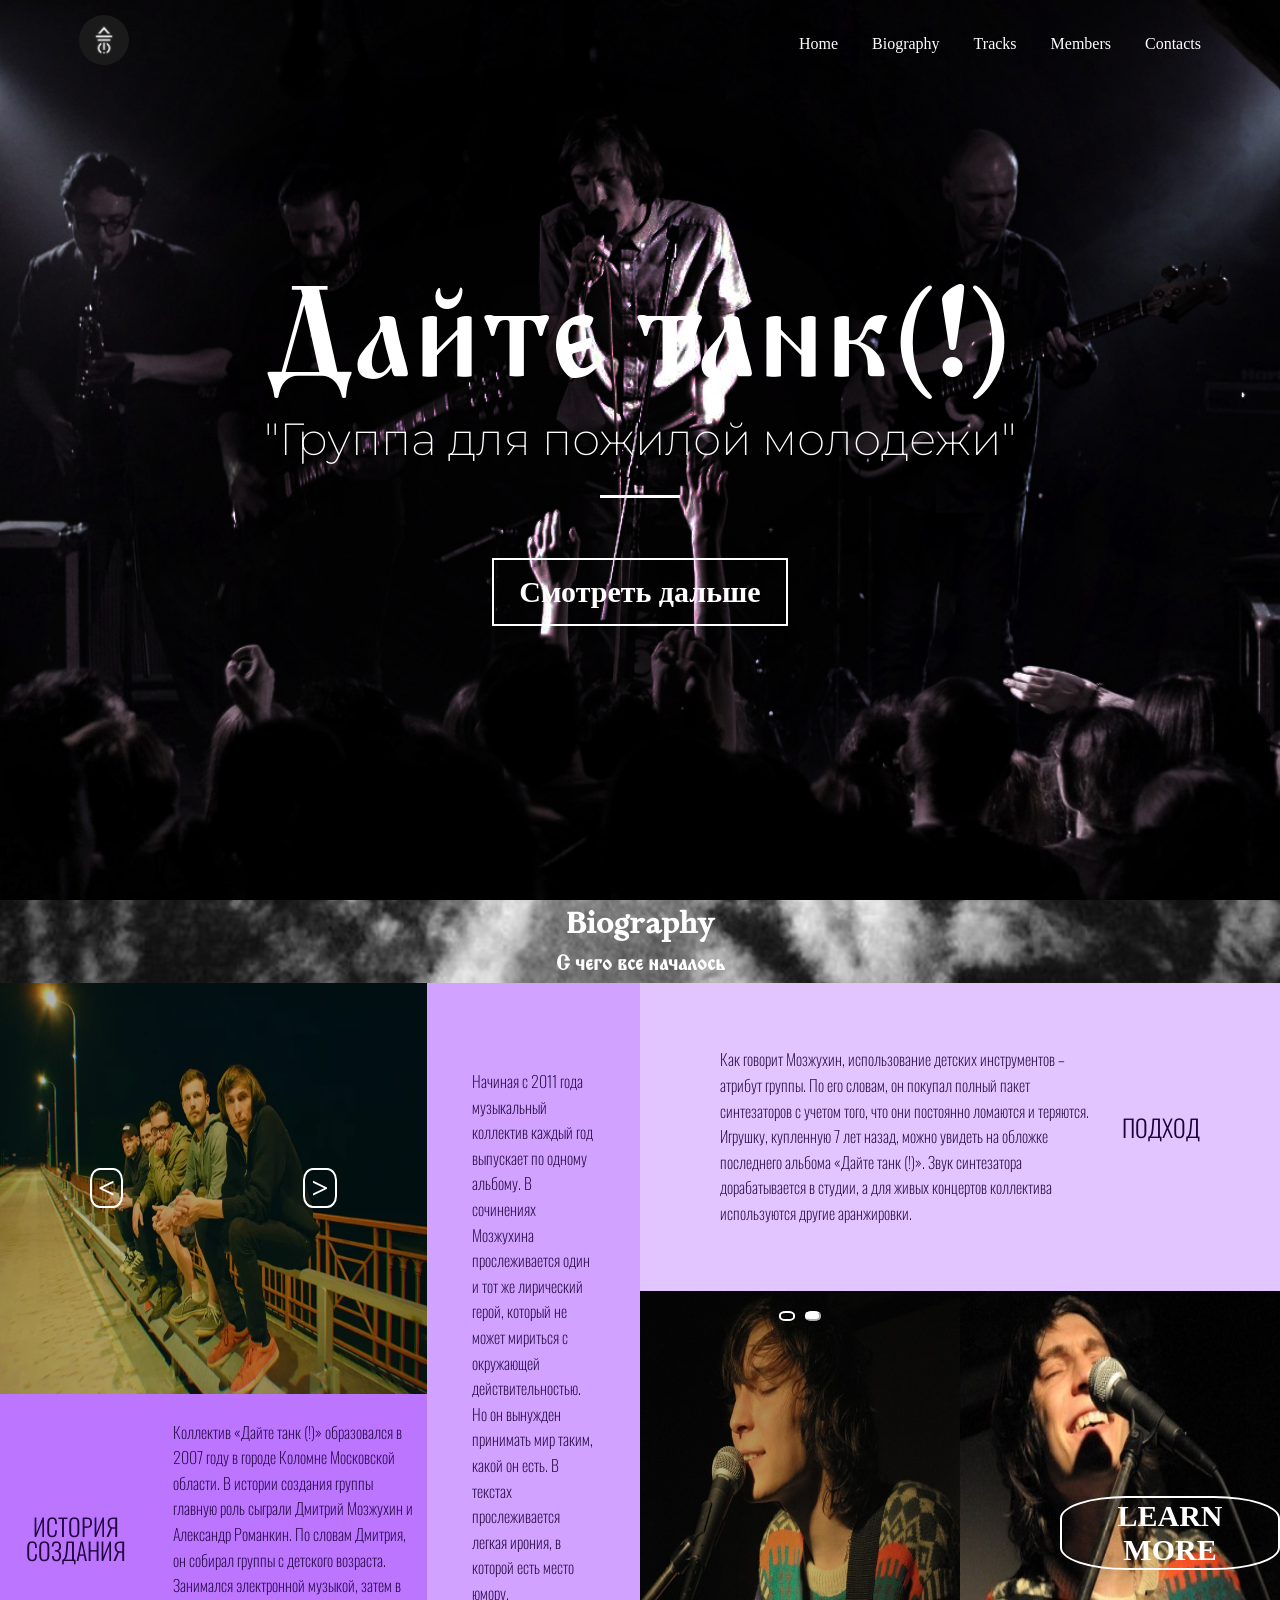
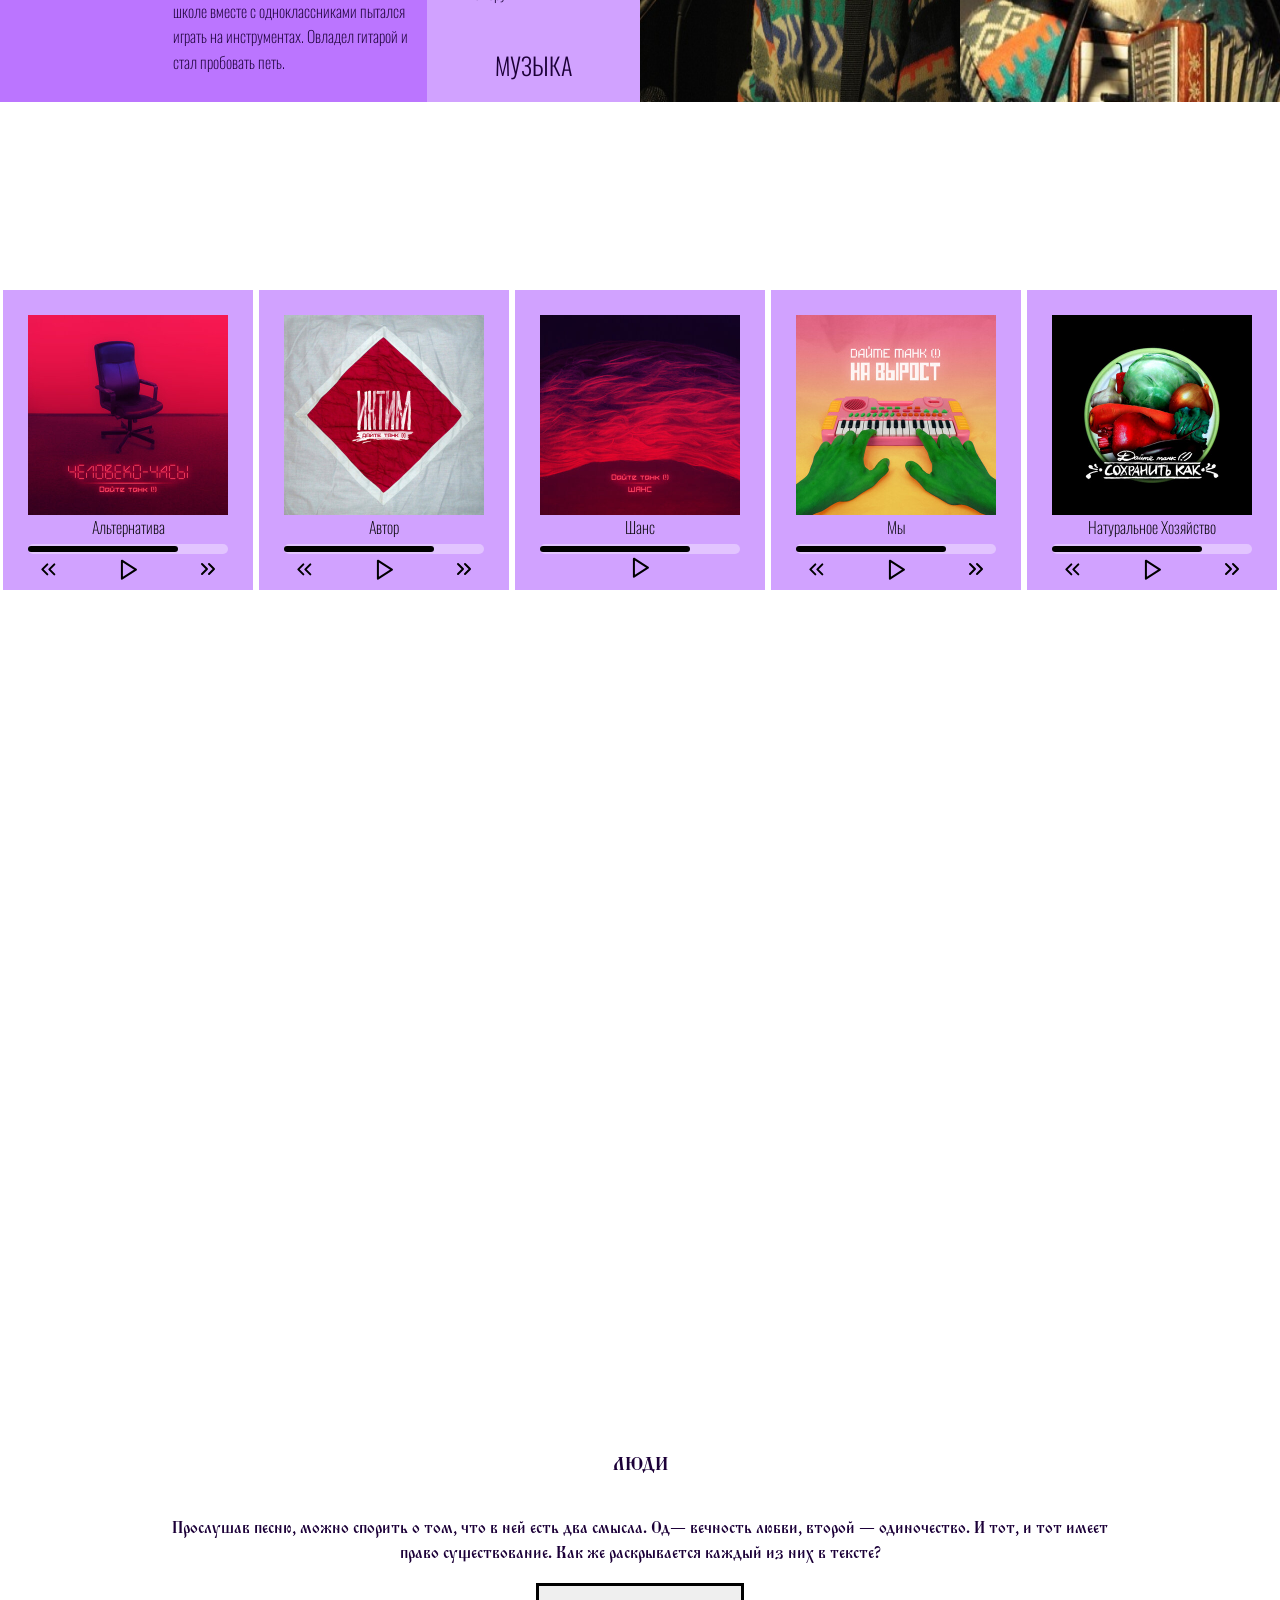
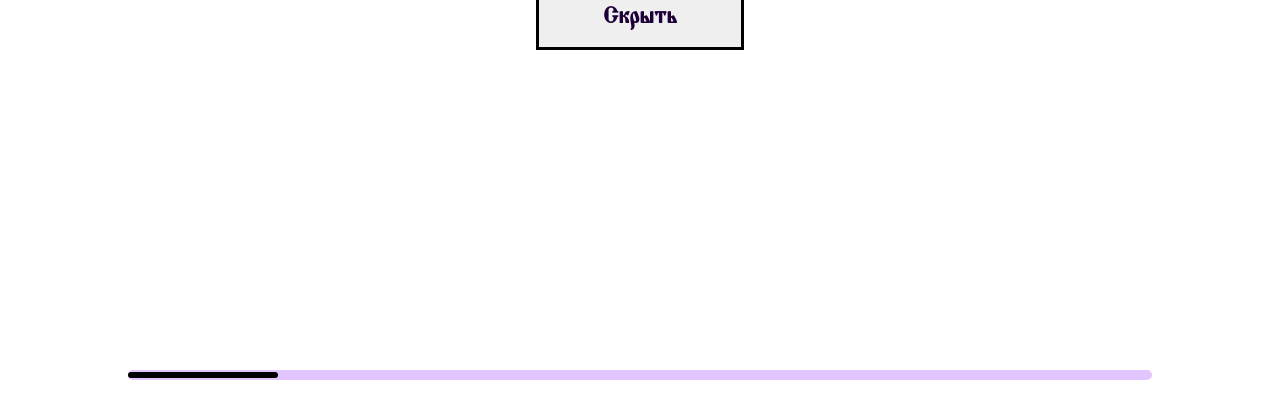
==== commit 7195df47: "section-video end" ====
--- a/index.html
+++ b/index.html
@@ -212,6 +212,98 @@
 			</div>
 		</section>
 
+		<section class="section-video">
+     <div class="slide-container-video activ-video">
+       <div class="slide-video">
+         <video class="videoss" src="/assets/video/Lydi.mp4" muted autoplay loop > </video>
+				 <div class="progress_container_video">
+						<div class="progress_video"></div>
+					</div>
+         <div class="content-video">
+            <h3 class="video_title">ЛЮДИ</h3>
+            <p class="video-suptitle">
+             Прослушав песню, можно спорить о том, что в ней есть два смысла. Од— вечность любви, второй — одиночество. И тот, и тот имеет право существование. Как же раскрывается каждый из них в тексте?
+            </p>
+            <button class="video-btn">Скрыть</button>
+         </div>
+       </div>
+      </div>
+
+
+
+			<div class="slide-container-video">
+        <div class="slide-video">
+          <video src="/assets/video/Mii.mp4" muted autoplay loop ></video>
+					<div class="progress_container_video">
+						<div class="progress_video"></div>
+					</div>
+          <div class="content-video">
+            <h3 class="video_title">МЫ</h3>
+            <p class="video-suptitle">
+             Клип рассказывает об одном дне из жизни пары, которая «валяет дурака», попутно пытаясь спасти кейс с игрушечным синтезатором, на котором был сыгран EP, от   зеленого человека.
+            </p>
+            <button class="video-btn">Скрыть</button>
+         </div>
+       </div>
+      </div>
+
+
+			<div class="slide-container-video">
+        <div class="slide-video">
+          <video src="/assets/video/skazki.mp4" muted autoplay loop ></video>
+					<div class="progress_container_video">
+						<div class="progress_video"></div>
+					</div>
+          <div class="content-video">
+            <h3 class="video_title">Сказки</h3>
+            <p class="video-suptitle">
+              Идея родилась под впечатлением от осенних пейзажей за окнами поезда где-то между Санкт-Петербургом и Москвой. Осень тут не просто декорация, а полноценная героиня. Мы торопились запечатлеть ее на пике формы. Примечательно, что персонажей-мужчин здесь так и тянет назвать «отрицательными», хотя они не делают ничего плохого. Вот вам и путаница между правдой и ложью. Кто злодей на самом деле?
+            </p>
+            <button class="video-btn">Скрыть</button>
+         </div>
+       </div>
+      </div>
+
+
+			<div class="slide-container-video">
+        <div class="slide-video">
+          <video src="/assets/video/Vlona.mp4" muted autoplay loop></video>
+					<div class="progress_container_video">
+						<div class="progress_video"></div>
+					</div>
+          <div class="content-video">
+            <h3 class="video_title">ВОЛНА</h3>
+            <p class="video-suptitle">
+              Когда мы с вами слышим выражение "молодежная песня о протесте", представляем холеного вида реперка или рокера, кричащего со сцены о том, как все плохо, и как пора выходить на площади и свергать режим. Но, не все молодые артисты такие. Есть и те, кто пишет про таких вот людей и, причем, довольно умными словами.
+            </p>
+            <button class="video-btn">Скрыть</button>
+         </div>
+       </div>
+      </div>
+
+
+			<div class="slide-container-video">
+        <div class="slide-video">
+          <video src="/assets/video/Ytroo.mp4" muted autoplay loop ></video>
+					<div class="progress_container_video">
+						<div class="progress_video"></div>
+					</div>
+          <div class="content-video">
+            <h3 class="video_title">УТРО</h3>
+            <p class="video-suptitle">
+              Быть может, любовь его запретна? По грозному указу матери она рискует послать молодых любовников под трибунал семейной власти? Но любовь стоит риска. Но странно, что все тумаки достанутся прекрасной части этого союза, а наш герой лишь прикрывается за ее любящей спиной. Не так важно, что от мамы попадёт тебе, главное - чтобы не попало мне!
+            </p>
+            <button class="video-btn">Скрыть</button>
+         </div>
+       </div>
+      </div>
+
+      <div id="next" class="slider-arrows_arrow--right video_right" onclick="nextVideo()">></div>
+			<div id="prev" class="slider-arrows_arrow--left video_left" onclick="prevVideo()"><</div>
+			
+		
+		</section>
+
 	</body>
 	<script src="/assets/js/script.js"></script>
 </html>
--- a/assets/css/style.css
+++ b/assets/css/style.css
@@ -525,7 +525,7 @@
 
 .players {
 	width: 100vw;
-	
+
 	display: flex;
 	justify-content: space-around;
 	align-items: flex-start;
@@ -662,23 +662,159 @@
 .star {
 	width: 200px;
 	cursor: pointer;
-	transition: .2s;
+	transition: 0.2s;
 	color: #d1a2ff;
 	font-size: 150px;
 }
 .star:hover,
-.star:hover ~ .star{
+.star:hover ~ .star {
 	color: #bb75ff;
 }
 
-.stars[data-stars-value="1"] .star:nth-child(n+5),
-.stars[data-stars-value="2"] .star:nth-child(n+4),
-.stars[data-stars-value="3"] .star:nth-child(n+3),
-.stars[data-stars-value="4"] .star:nth-child(n+2),
-.stars[data-stars-value="5"] .star:nth-child(n+1){
+.stars[data-stars-value='1'] .star:nth-child(n + 5),
+.stars[data-stars-value='2'] .star:nth-child(n + 4),
+.stars[data-stars-value='3'] .star:nth-child(n + 3),
+.stars[data-stars-value='4'] .star:nth-child(n + 2),
+.stars[data-stars-value='5'] .star:nth-child(n + 1) {
 	color: #9529ff;
 }
 
 .fade-out {
 	opacity: 0;
 }
+
+/* section-video */
+
+.section-video {
+	position: relative;
+}
+
+.slide-video {
+	position: relative;
+	min-height: 100vh;
+	overflow: hidden;
+}
+
+.slide-video video {
+	position: absolute;
+	top: 0;
+	left: 0;
+	width: 100%;
+	height: 100%;
+	object-fit: cover;
+}
+
+.content-video {
+	min-height: 100vh;
+	width: 100%;
+	display: flex;
+	justify-content: center;
+	align-items: center;
+	flex-direction: column;
+	text-align: center;
+	position: absolute;
+
+	pointer-events: none;
+
+}
+
+
+
+.content-video .video-btn {
+	pointer-events: auto;
+}
+.progress_container_video {
+	pointer-events: auto;
+}
+.progress_video {
+	pointer-events: auto;
+}
+
+.video_title {
+	font-size: calc(30px+ (80-30) * ((100vh-300px) / (1600px-300px)));
+
+	font-family: 'Monomakh', serif;
+	font-weight: 400;
+	font-style: normal;
+	color: #1c0038;
+
+	margin-bottom: 20px;
+}
+
+.video-suptitle {
+	font-size: calc(20px+ (80-20) * ((100vh-300px) / (1600px-300px)));
+
+	font-family: 'Monomakh', serif;
+	font-weight: 400;
+	font-style: normal;
+	color: #1c0038;
+	max-width: 60rem;
+}
+.video-btn {
+	display: inline-block;
+	padding: 1rem 4rem;
+	text-decoration: none;
+	border: 3px solid black;
+	color: #1c0038;
+	cursor: pointer;
+
+	font-family: 'Monomakh', serif;
+	font-weight: 800;
+	font-style: normal;
+	font-size: 1.4rem;
+}
+
+.slide-container-video {
+	display: none;
+}
+
+.activ-video {
+	display: block;
+}
+
+.progress_container_video {
+	position: absolute;
+	bottom: 20px;
+	left: 50%;
+	transform: translateX(-50%);
+	border-radius: 5px;
+	width: 80%;
+	height: 10px;
+	display: flex;
+	align-items: center;
+	cursor: pointer;
+	background-color: #e2c4ff;
+}
+
+.progress_video {
+	background-color: black;
+	border-radius: 5px;
+	height: 6px;
+	width: 150px;
+}
+
+.video_left {
+	position: absolute;
+	top: 50%;
+	left: 60px;
+	transform: translateY(-50%);
+	font-size: 40px;
+	cursor: pointer;
+}
+
+.video_right {
+	position: absolute;
+	top: 50%;
+	right: 60px;
+	transform: translateY(-50%);
+	font-size: 40px;
+	cursor: pointer;
+}
+
+@media (max-width: 880px) {
+	.video_right,
+	.video_left {
+		position: absolute;
+		top: 90%;
+	}
+}
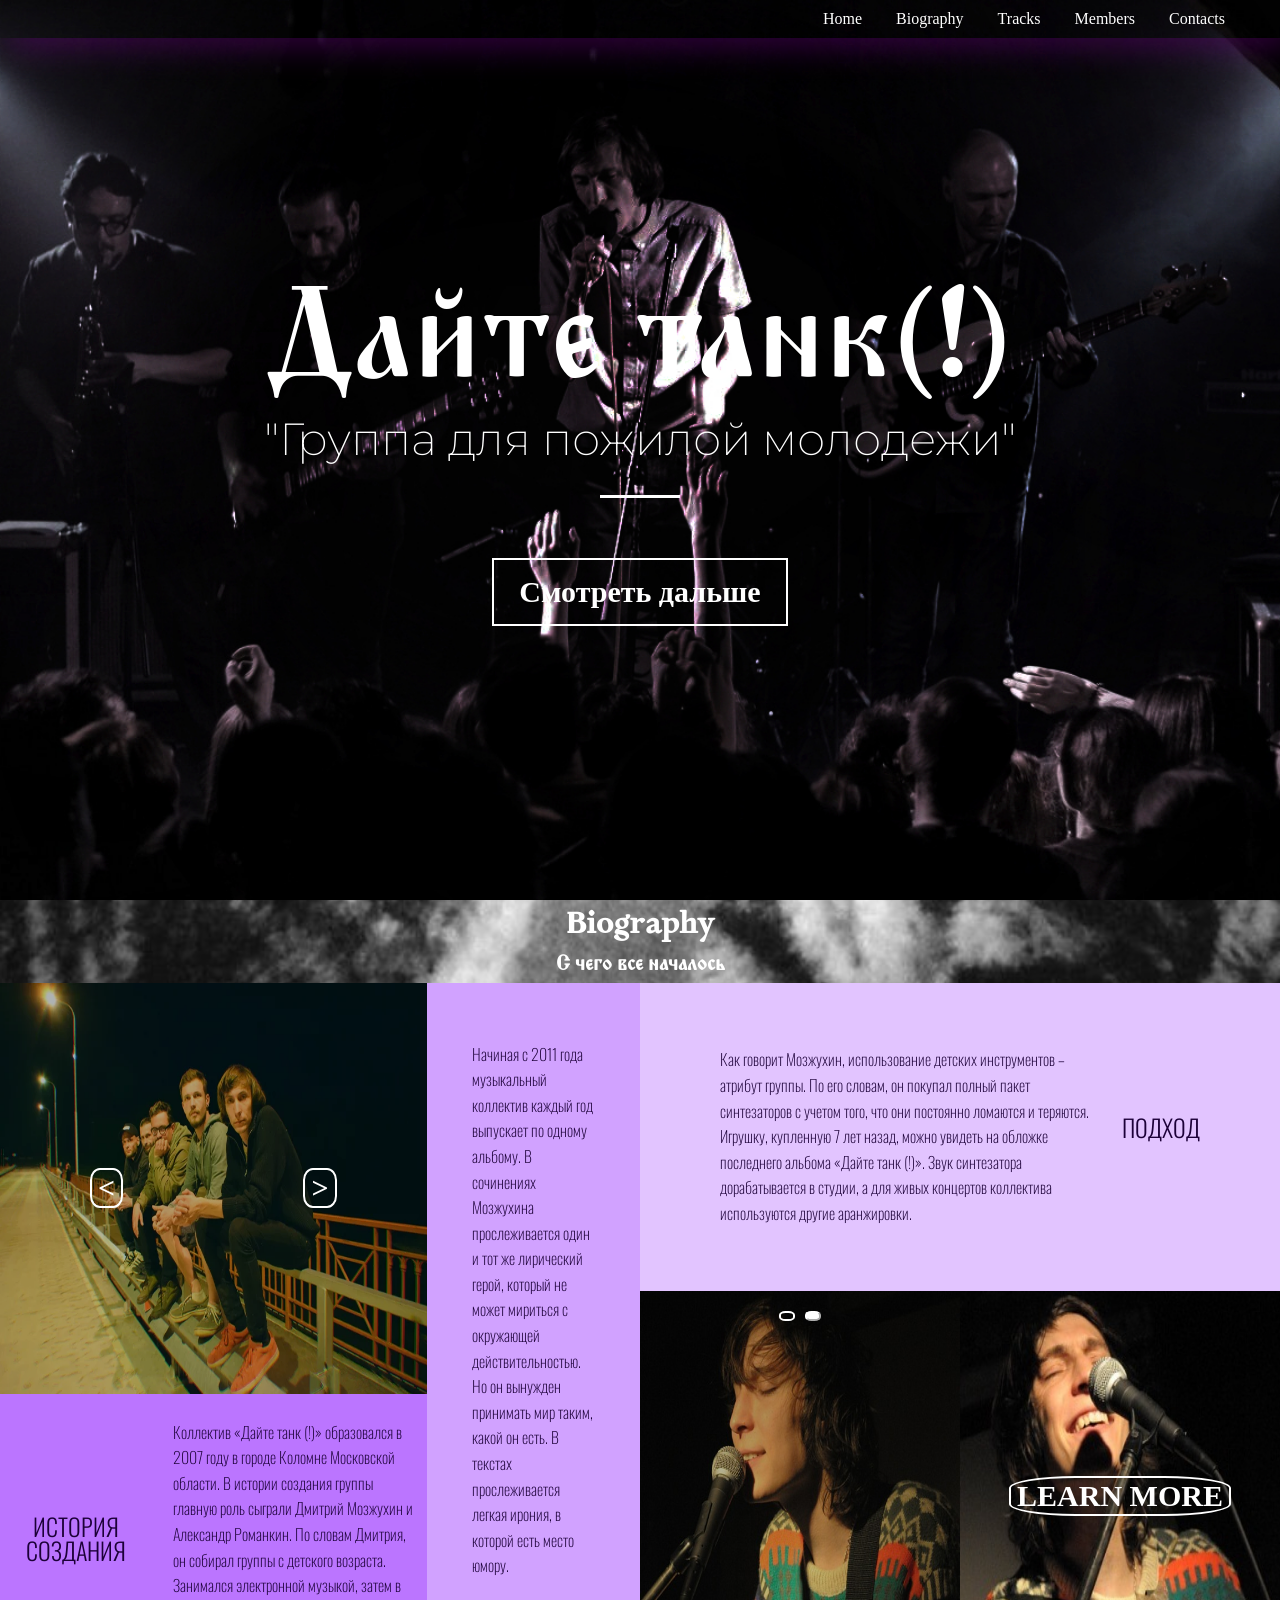
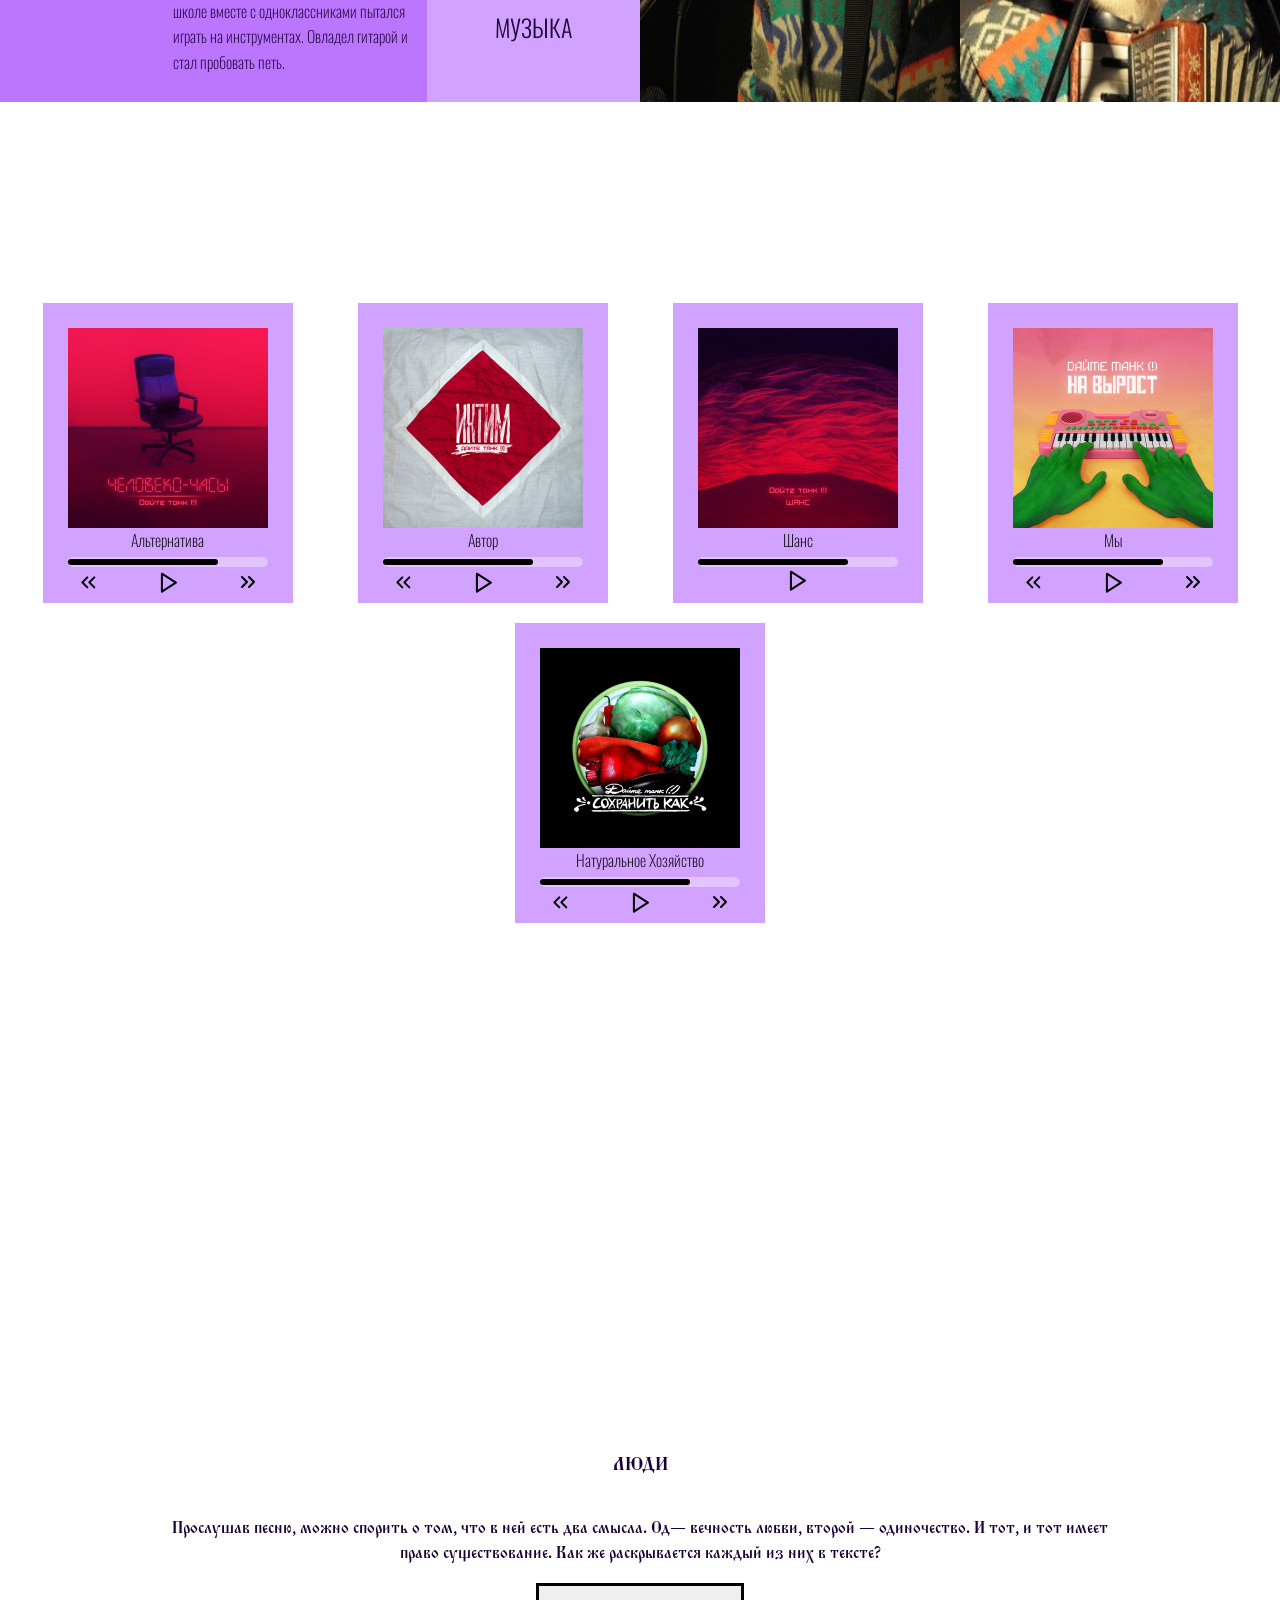
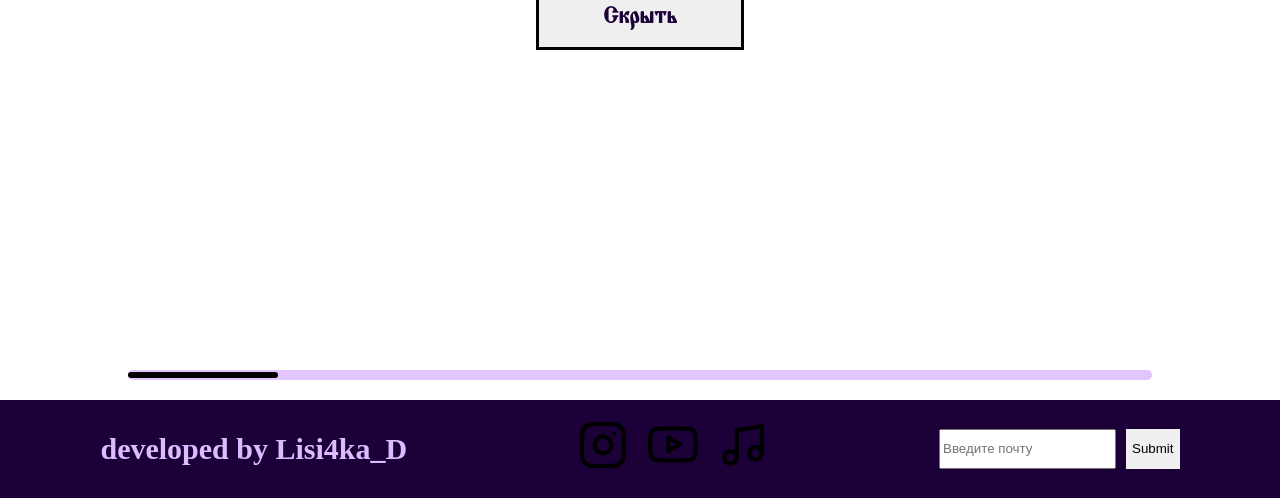
==== commit a1a9142e: "footer +adapt end" ====
--- a/index.html
+++ b/index.html
@@ -11,299 +11,443 @@
 			href="https://fonts.googleapis.com/css2?family=Coming+Soon&family=Martel:wght@200;300;400;600;700;800;900&family=Montserrat:ital,wght@0,100..900;1,100..900&display=swap"
 			rel="stylesheet"
 		/>
-		<link rel="preconnect" href="https://fonts.googleapis.com">
-    <link rel="preconnect" href="https://fonts.gstatic.com" crossorigin>
-    <link href="https://fonts.googleapis.com/css2?family=Monomakh&family=Oswald:wght@200..700&family=Roboto:ital,wght@0,100..900;1,100..900&display=swap" rel="stylesheet">
-		
-		
+		<link rel="preconnect" href="https://fonts.googleapis.com" />
+		<link rel="preconnect" href="https://fonts.gstatic.com" crossorigin />
+		<link
+			href="https://fonts.googleapis.com/css2?family=Monomakh&family=Oswald:wght@200..700&family=Roboto:ital,wght@0,100..900;1,100..900&display=swap"
+			rel="stylesheet"
+		/>
+
 		<title>DayteTank</title>
 	</head>
 	<body>
 		<header class="header">
 			<div class="container">
 				<div class="header_inner">
-					<div> <img class="logo" src="/assets/img/logo.png" alt="" /></div>
-
-						<nav>
-							<a class="nav_link" href="#">Home</a>
-							<a class="nav_link" href="#">Biography</a>
-							<a class="nav_link" href="#">Tracks</a>
-							<a class="nav_link" href="#">Members</a>
-							<a class="nav_link" href="#">Contacts</a>
-						</nav>
+					<div>
+						<img class="logo" src="/assets/img/ logo.png" alt="" />
+					</div>
+					<nav>
+						<a class="nav_link" href="#">Home</a>
+						<a class="nav_link" href="#">Biography</a>
+						<a class="nav_link" href="#">Tracks</a>
+						<a class="nav_link" href="#">Members</a>
+						<a class="nav_link" href="#">Contacts</a>
+					</nav>
+				</div>
+				<!-- В КОНЦЕ ПРОЕКТА НЕЗАКРЫТЫЙ ДИВ ИЗЗА КОТОРОГО ПРЕТТЕР НЕ РАБОАТАЛ АЛВОЛАЛОВАЛАО -->
 			</div>
 		</header>
-   
+
 		<div class="intro">
 			<div class="container">
 				<div class="intro_inner">
-				 <h1 class="intro-title"> Дайте танк(!) </h1> 
-				 <h2 class="intro-suptitle"> "Группа для пожилой молодежи"</h2>
-
-				 <a class="btn" href="#"> Смотреть дальше </a>
+					<h1 class="intro-title">Дайте танк(!)</h1>
+					<h2 class="intro-suptitle">"Группа для пожилой молодежи"</h2>
+
+					<a class="btn" href="#"> Смотреть дальше </a>
 				</div>
 			</div>
 		</div>
 		<section class="section">
 			<div class="section-text">
-				<h2 class="section-title"> Biography</h2>
+				<h2 class="section-title">Biography</h2>
 				<h3 class="section-subtitle">С чего все началось</h3>
 			</div>
-		 <div class="etogrid">
-			 <div class="slider-arrows">
-				 <div class="slider-arrows_items-wrapper">
-					 <img class="biography1"src="/assets/img/biography1.png" alt="">
-					 <img class="biography1"src="/assets/img/biograbhy12.png" alt="">
-					 <img class="biography1"src="/assets/img/biographe13.png" alt="">
-				 </div>
-
-				 <div class="slider-arrows_nav">
-					 <button class="slider-arrows_arrow--left">
-						 <
-					 </button>
-
-					 <button class="slider-arrows_arrow--right">
-						 >
-					 </button>
-				  </div>
-			 </div>
-
-			 <div class="slider-dots">
-         <div class="slider-dots_items-wrapper">
-					 <img id="biography2" class="biography2" src="/assets/img/biography32e.png"  alt="">
-					 <img id="biography2" class="biography2" src="/assets/img/biography3obrobr.png"  alt="">
-				 </div>
-
-				 <div class="slider-dots_nav">
-					<!-- <div> <button class ="slider-dots_nav-item"> </button> </div>
+			<div class="etogrid">
+				<div class="slider-arrows">
+					<div class="slider-arrows_items-wrapper">
+						<img class="biography1" src="/assets/img/biography1.png" alt="" />
+						<img class="biography1" src="/assets/img/biograbhy12.png" alt="" />
+						<img class="biography1" src="/assets/img/biographe13.png" alt="" />
+					</div>
+
+					<div class="slider-arrows_nav">
+						<button class="slider-arrows_arrow--left"><</button>
+
+						<button class="slider-arrows_arrow--right">></button>
+					</div>
+				</div>
+
+				<div class="slider-dots">
+					<div class="slider-dots_items-wrapper">
+						<img
+							id="biography2"
+							class="biography2"
+							src="/assets/img/biography32e.png"
+							alt=""
+						/>
+						<img
+							id="biography2"
+							class="biography2"
+							src="/assets/img/biography3obrobr.png"
+							alt=""
+						/>
+					</div>
+
+					<div class="slider-dots_nav">
+						<!-- <div> <button class ="slider-dots_nav-item"> </button> </div>
 					<div> <button class ="slider-dots_nav-item--active"> </button></div> -->
-				 </div>
-
-        </div>
+					</div>
+				</div>
 
 				<article class="freshy common">
 					<h2 class="title-article">ИСТОРИЯ СОЗДАНИЯ</h2>
 					<div class="common-desc">
-						<p>Коллектив «Дайте танк (!)» образовался в 2007 году в городе Коломне Московской области. В истории создания группы главную роль сыграли Дмитрий Мозжухин и Александр Романкин. По словам Дмитрия, он собирал группы с детского возраста. Занимался электронной музыкой, затем в школе вместе с одноклассниками пытался играть на инструментах. Овладел гитарой и стал пробовать петь.</p>
+						<p>
+							Коллектив «Дайте танк (!)» образовался в 2007 году в городе
+							Коломне Московской области. В истории создания группы главную роль
+							сыграли Дмитрий Мозжухин и Александр Романкин. По словам Дмитрия,
+							он собирал группы с детского возраста. Занимался электронной
+							музыкой, затем в школе вместе с одноклассниками пытался играть на
+							инструментах. Овладел гитарой и стал пробовать петь.
+						</p>
 					</div>
 				</article>
 
 				<article class="healthy common-col-rev">
 					<h2 class="title-article">МУЗЫКА</h2>
 					<div class="common-desc">
-						<p>Начиная с 2011 года музыкальный коллектив каждый год выпускает по одному альбому. В сочинениях Мозжухина прослеживается один и тот же лирический герой, который не может мириться с окружающей действительностью. Но он вынужден принимать мир таким, какой он есть. В текстах прослеживается легкая ирония, в которой есть место юмору.</p>
+						<p>
+							Начиная с 2011 года музыкальный коллектив каждый год выпускает по
+							одному альбому. В сочинениях Мозжухина прослеживается один и тот
+							же лирический герой, который не может мириться с окружающей
+							действительностью. Но он вынужден принимать мир таким, какой он
+							есть. В текстах прослеживается легкая ирония, в которой есть место
+							юмору.
+						</p>
 					</div>
 				</article>
 
 				<article class="thirsty common-row-rev">
 					<h2 class="title-article">ПОДХОД</h2>
 					<div class="common-desc">
-						<p>Как говорит Мозжухин, использование детских инструментов – атрибут группы. По его словам, он покупал полный пакет синтезаторов с учетом того, что они постоянно ломаются и теряются. Игрушку, купленную 7 лет назад, можно увидеть на обложке последнего альбома «Дайте танк (!)». Звук синтезатора дорабатывается в студии, а для живых концертов коллектива используются другие аранжировки.</p>
+						<p>
+							Как говорит Мозжухин, использование детских инструментов – атрибут
+							группы. По его словам, он покупал полный пакет синтезаторов с
+							учетом того, что они постоянно ломаются и теряются. Игрушку,
+							купленную 7 лет назад, можно увидеть на обложке последнего альбома
+							«Дайте танк (!)». Звук синтезатора дорабатывается в студии, а для
+							живых концертов коллектива используются другие аранжировки.
+						</p>
 					</div>
 				</article>
 
 				<div class="orange">
-					<img class="orange-img"src="/assets/img/biography33c(1).png" alt="">
+					<img
+						class="orange-img"
+						src="/assets/img/biography33c(1).png"
+						alt=""
+					/>
 				</div>
 				<div class="orange-btn">
-					<a href="https://ru.wikipedia.org/wiki/%D0%94%D0%B0%D0%B9%D1%82%D0%B5_%D1%82%D0%B0%D0%BD%D0%BA_(!)" target="_blank">
-					<button class="orange-btn-hrev"> LEARN MORE </button>
+					<a
+						href="https://ru.wikipedia.org/wiki/%D0%94%D0%B0%D0%B9%D1%82%D0%B5_%D1%82%D0%B0%D0%BD%D0%BA_(!)"
+						target="_blank"
+					>
+						<button class="orange-btn-hrev">LEARN MORE</button>
 					</a>
 				</div>
-
-		 </div>
-	 </section>
-
-	 <section class="section">
+			</div>
+		</section>
+
+		<section class="section">
 			<div class="section-text">
 				<h2 class="section-title">Tracks</h2>
 				<h3 class="section-subtitle">А о чем мы говорим?)</h3>
 			</div>
 			<div class="players">
 				<div class="player_cheloveco_chasy">
-					<div class="cover"><img class="img_cover" src="/assets/img/albomChelovecoChasy.png" alt=""></div>
+					<div class="cover">
+						<img
+							class="img_cover"
+							src="/assets/img/albomChelovecoChasy.png"
+							alt=""
+						/>
+					</div>
 					<div class="song">sssss</div>
-					<audio class="audio_cheloveco_chasy" src="/assets/audio/cheloveco_chasy/alternativa.mp3"></audio>
+					<audio
+						class="audio_cheloveco_chasy"
+						src="/assets/audio/cheloveco_chasy/alternativa.mp3"
+					></audio>
 					<div class="progress_container">
 						<div class="progress"></div>
 					</div>
-					
+
 					<div class="player_buttons">
-						<div class="btnp prev"><img src="/assets/img/iconLeft.svg" alt=""></div>
-						<div class="btn_play"><img class="img_play" src="/assets/img/iconPlay.svg" alt=""></div>
-            <div class="btnp next"><img src="/assets/img/iconRight.svg" alt=""></div>
-						
-					</div>
-				</div>
-			
-		
+						<div class="btnp prev">
+							<img src="/assets/img/iconLeft.svg" alt="" />
+						</div>
+						<div class="btn_play">
+							<img class="img_play" src="/assets/img/iconPlay.svg" alt="" />
+						</div>
+						<div class="btnp next">
+							<img src="/assets/img/iconRight.svg" alt="" />
+						</div>
+					</div>
+				</div>
+
 				<div class="player_intim">
-					<div class="cover"><img class="img_cover" src="/assets/img/albomIntim.png" alt=""></div>
+					<div class="cover">
+						<img class="img_cover" src="/assets/img/albomIntim.png" alt="" />
+					</div>
 					<div class="song">sssss</div>
 					<div class="progress_container">
-					  <div class="progress"></div>
-					</div>
-					
+						<div class="progress"></div>
+					</div>
+
 					<div class="player_buttons">
-						<div class="btn_prev"><img src="/assets/img/iconLeft.svg"       alt=""></div>
-						<div class="btn_play"><img class="img_play" src="/assets/img/iconPlay.svg" alt=""></div>
-            <div class="btn_next"><img src="/assets/img/iconRight.svg" alt=""></div>
-						
-					</div>
-				</div>
-
+						<div class="btn_prev">
+							<img src="/assets/img/iconLeft.svg" alt="" />
+						</div>
+						<div class="btn_play">
+							<img class="img_play" src="/assets/img/iconPlay.svg" alt="" />
+						</div>
+						<div class="btn_next">
+							<img src="/assets/img/iconRight.svg" alt="" />
+						</div>
+					</div>
+				</div>
 
 				<div class="player_shans">
-					<div class="cover"><img class="img_cover" src="/assets/img/singlShans.png" alt=""></div>
+					<div class="cover">
+						<img class="img_cover" src="/assets/img/singlShans.png" alt="" />
+					</div>
 					<div class="song">sssss</div>
 					<div class="progress_container">
-					  <div class="progress"></div>
-					</div>
-					
+						<div class="progress"></div>
+					</div>
+
 					<div class="player_buttons shanseee">
 						<!-- <div class="btn_prev"><img src="/Veb_diz/assets/img/iconLeft.svg"       alt=""></div> -->
-						<div class="btn_play"><img class="img_play" src="/assets/img/iconPlay.svg" alt=""></div>
-            <!-- <div class="btn_next"><img src="/Veb_diz/assets/img/iconRight.svg" alt=""></div> -->
-						
-					</div>
-				</div>
-
+						<div class="btn_play">
+							<img class="img_play" src="/assets/img/iconPlay.svg" alt="" />
+						</div>
+						<!-- <div class="btn_next"><img src="/Veb_diz/assets/img/iconRight.svg" alt=""></div> -->
+					</div>
+				</div>
 
 				<div class="player_na_virost">
-					<div class="cover"><img class="img_cover" src="/assets/img/albomNaVirost.png" alt=""></div>
+					<div class="cover">
+						<img class="img_cover" src="/assets/img/albomNaVirost.png" alt="" />
+					</div>
 					<div class="song">sssss</div>
 					<div class="progress_container">
-					  <div class="progress"></div>
-					</div>
-					
+						<div class="progress"></div>
+					</div>
+
 					<div class="player_buttons">
-						<div class="btn_prev"><img src="/assets/img/iconLeft.svg"       alt=""></div>
-						<div class="btn_play"><img class="img_play" src="/assets/img/iconPlay.svg" alt=""></div>
-            <div class="btn_next"><img src="/assets/img/iconRight.svg" alt=""></div>
-						
-					</div>
-				</div>
-
+						<div class="btn_prev">
+							<img src="/assets/img/iconLeft.svg" alt="" />
+						</div>
+						<div class="btn_play">
+							<img class="img_play" src="/assets/img/iconPlay.svg" alt="" />
+						</div>
+						<div class="btn_next">
+							<img src="/assets/img/iconRight.svg" alt="" />
+						</div>
+					</div>
+				</div>
 
 				<div class="player_sohranit_kak">
-					<div class="cover"><img class="img_cover" src="/assets/img/albomSohranitKak.png" alt=""></div>
+					<div class="cover">
+						<img
+							class="img_cover"
+							src="/assets/img/albomSohranitKak.png"
+							alt=""
+						/>
+					</div>
 					<div class="song">sssss</div>
 					<div class="progress_container">
-					  <div class="progress"></div>
-					</div>
-					
+						<div class="progress"></div>
+					</div>
+
 					<div class="player_buttons">
-						<div class="btn_prev"><img src="/assets/img/iconLeft.svg"       alt=""></div>
-						<div class="btn_play"><img class="img_play" src="/assets/img/iconPlay.svg" alt=""></div>
-            <div class="btn_next"><img src="/assets/img/iconRight.svg" alt=""></div>
-						
+						<div class="btn_prev">
+							<img src="/assets/img/iconLeft.svg" alt="" />
+						</div>
+						<div class="btn_play">
+							<img class="img_play" src="/assets/img/iconPlay.svg" alt="" />
+						</div>
+						<div class="btn_next">
+							<img src="/assets/img/iconRight.svg" alt="" />
+						</div>
 					</div>
 				</div>
 			</div>
 
 			<div class="section2_suptitle">
 				<div class="stars" data-stars-value="0">
-				 <div class="star"data-star-value="5">★</div>
-				 <div class="star"data-star-value="4">★</div>
-				 <div class="star"data-star-value="3">★</div>
-				 <div class="star"data-star-value="2">★</div>
-				 <div class="star"data-star-value="1">★</div>
+					<div class="star" data-star-value="5">★</div>
+					<div class="star" data-star-value="4">★</div>
+					<div class="star" data-star-value="3">★</div>
+					<div class="star" data-star-value="2">★</div>
+					<div class="star" data-star-value="1">★</div>
 				</div>
 			</div>
 		</section>
 
 		<section class="section-video">
-     <div class="slide-container-video activ-video">
-       <div class="slide-video">
-         <video class="videoss" src="/assets/video/Lydi.mp4" muted autoplay loop > </video>
-				 <div class="progress_container_video">
-						<div class="progress_video"></div>
-					</div>
-         <div class="content-video">
-            <h3 class="video_title">ЛЮДИ</h3>
-            <p class="video-suptitle">
-             Прослушав песню, можно спорить о том, что в ней есть два смысла. Од— вечность любви, второй — одиночество. И тот, и тот имеет право существование. Как же раскрывается каждый из них в тексте?
-            </p>
-            <button class="video-btn">Скрыть</button>
-         </div>
-       </div>
-      </div>
-
-
-
-			<div class="slide-container-video">
-        <div class="slide-video">
-          <video src="/assets/video/Mii.mp4" muted autoplay loop ></video>
+			<div class="slide-container-video activ-video">
+				<div class="slide-video">
+					<video
+						class="videoss"
+						src="/assets/video/Lydi.mp4"
+						muted
+						autoplay
+						loop
+					></video>
 					<div class="progress_container_video">
 						<div class="progress_video"></div>
 					</div>
-          <div class="content-video">
-            <h3 class="video_title">МЫ</h3>
-            <p class="video-suptitle">
-             Клип рассказывает об одном дне из жизни пары, которая «валяет дурака», попутно пытаясь спасти кейс с игрушечным синтезатором, на котором был сыгран EP, от   зеленого человека.
-            </p>
-            <button class="video-btn">Скрыть</button>
-         </div>
-       </div>
-      </div>
-
+					<div class="content-video">
+						<h3 class="video_title">ЛЮДИ</h3>
+						<p class="video-suptitle">
+							Прослушав песню, можно спорить о том, что в ней есть два смысла.
+							Од— вечность любви, второй — одиночество. И тот, и тот имеет право
+							существование. Как же раскрывается каждый из них в тексте?
+						</p>
+						<button class="video-btn">Скрыть</button>
+					</div>
+				</div>
+			</div>
 
 			<div class="slide-container-video">
-        <div class="slide-video">
-          <video src="/assets/video/skazki.mp4" muted autoplay loop ></video>
+				<div class="slide-video">
+					<video src="/assets/video/Mii.mp4" muted autoplay loop></video>
 					<div class="progress_container_video">
 						<div class="progress_video"></div>
 					</div>
-          <div class="content-video">
-            <h3 class="video_title">Сказки</h3>
-            <p class="video-suptitle">
-              Идея родилась под впечатлением от осенних пейзажей за окнами поезда где-то между Санкт-Петербургом и Москвой. Осень тут не просто декорация, а полноценная героиня. Мы торопились запечатлеть ее на пике формы. Примечательно, что персонажей-мужчин здесь так и тянет назвать «отрицательными», хотя они не делают ничего плохого. Вот вам и путаница между правдой и ложью. Кто злодей на самом деле?
-            </p>
-            <button class="video-btn">Скрыть</button>
-         </div>
-       </div>
-      </div>
-
+					<div class="content-video">
+						<h3 class="video_title">МЫ</h3>
+						<p class="video-suptitle">
+							Клип рассказывает об одном дне из жизни пары, которая «валяет
+							дурака», попутно пытаясь спасти кейс с игрушечным синтезатором, на
+							котором был сыгран EP, от зеленого человека.
+						</p>
+						<button class="video-btn">Скрыть</button>
+					</div>
+				</div>
+			</div>
 
 			<div class="slide-container-video">
-        <div class="slide-video">
-          <video src="/assets/video/Vlona.mp4" muted autoplay loop></video>
+				<div class="slide-video">
+					<video src="/assets/video/skazki.mp4" muted autoplay loop></video>
 					<div class="progress_container_video">
 						<div class="progress_video"></div>
 					</div>
-          <div class="content-video">
-            <h3 class="video_title">ВОЛНА</h3>
-            <p class="video-suptitle">
-              Когда мы с вами слышим выражение "молодежная песня о протесте", представляем холеного вида реперка или рокера, кричащего со сцены о том, как все плохо, и как пора выходить на площади и свергать режим. Но, не все молодые артисты такие. Есть и те, кто пишет про таких вот людей и, причем, довольно умными словами.
-            </p>
-            <button class="video-btn">Скрыть</button>
-         </div>
-       </div>
-      </div>
-
+					<div class="content-video">
+						<h3 class="video_title">Сказки</h3>
+						<p class="video-suptitle">
+							Идея родилась под впечатлением от осенних пейзажей за окнами
+							поезда где-то между Санкт-Петербургом и Москвой. Осень тут не
+							просто декорация, а полноценная героиня. Мы торопились запечатлеть
+							ее на пике формы. Примечательно, что персонажей-мужчин здесь так и
+							тянет назвать «отрицательными», хотя они не делают ничего плохого.
+							Вот вам и путаница между правдой и ложью. Кто злодей на самом
+							деле?
+						</p>
+						<button class="video-btn">Скрыть</button>
+					</div>
+				</div>
+			</div>
 
 			<div class="slide-container-video">
-        <div class="slide-video">
-          <video src="/assets/video/Ytroo.mp4" muted autoplay loop ></video>
+				<div class="slide-video">
+					<video src="/assets/video/Vlona.mp4" muted autoplay loop></video>
 					<div class="progress_container_video">
 						<div class="progress_video"></div>
 					</div>
-          <div class="content-video">
-            <h3 class="video_title">УТРО</h3>
-            <p class="video-suptitle">
-              Быть может, любовь его запретна? По грозному указу матери она рискует послать молодых любовников под трибунал семейной власти? Но любовь стоит риска. Но странно, что все тумаки достанутся прекрасной части этого союза, а наш герой лишь прикрывается за ее любящей спиной. Не так важно, что от мамы попадёт тебе, главное - чтобы не попало мне!
-            </p>
-            <button class="video-btn">Скрыть</button>
-         </div>
-       </div>
-      </div>
-
-      <div id="next" class="slider-arrows_arrow--right video_right" onclick="nextVideo()">></div>
-			<div id="prev" class="slider-arrows_arrow--left video_left" onclick="prevVideo()"><</div>
-			
-		
+					<div class="content-video">
+						<h3 class="video_title">ВОЛНА</h3>
+						<p class="video-suptitle">
+							Когда мы с вами слышим выражение "молодежная песня о протесте",
+							представляем холеного вида реперка или рокера, кричащего со сцены
+							о том, как все плохо, и как пора выходить на площади и свергать
+							режим. Но, не все молодые артисты такие. Есть и те, кто пишет про
+							таких вот людей и, причем, довольно умными словами.
+						</p>
+						<button class="video-btn">Скрыть</button>
+					</div>
+				</div>
+			</div>
+
+			<div class="slide-container-video">
+				<div class="slide-video">
+					<video src="/assets/video/Ytroo.mp4" muted autoplay loop></video>
+					<div class="progress_container_video">
+						<div class="progress_video"></div>
+					</div>
+					<div class="content-video">
+						<h3 class="video_title">УТРО</h3>
+						<p class="video-suptitle">
+							Быть может, любовь его запретна? По грозному указу матери она
+							рискует послать молодых любовников под трибунал семейной власти?
+							Но любовь стоит риска. Но странно, что все тумаки достанутся
+							прекрасной части этого союза, а наш герой лишь прикрывается за ее
+							любящей спиной. Не так важно, что от мамы попадёт тебе, главное -
+							чтобы не попало мне!
+						</p>
+						<button class="video-btn">Скрыть</button>
+					</div>
+				</div>
+			</div>
+
+			<div
+				id="next"
+				class="slider-arrows_arrow--right video_right"
+				onclick="nextVideo()"
+			>
+				>
+			</div>
+			<div
+				id="prev"
+				class="slider-arrows_arrow--left video_left"
+				onclick="prevVideo()"
+			>
+				<
+			</div>
 		</section>
 
+		<footer class="footer">
+			<div class="footer-text">
+				<h3 class="text-foo">developed by Lisi4ka_D</h3>
+			</div>
+			<div class="footer-svaz">
+				<a
+					href="https://www.instagram.com/daitetank/"
+					class="btn-foo"
+					target="_blank"
+				>
+					<img class="icon-foo" src="/assets/img/instagram.svg" alt="" />
+				</a>
+				<a
+					href="https://www.youtube.com/channel/UCqJ2L80I0pFEl1WZWZYklzw"
+					class="btn-foo"
+					target="_blank"
+				>
+					<img class="icon-foo" src="/assets/img/youtube.svg" alt="" />
+				</a>
+				<a
+					href="https://music.yandex.ru/artist/5054100"
+					class="btm-foo"
+					target="_blank"
+				>
+					<img class="icon-foo" src="/assets/img/music.svg" alt="" />
+				</a>
+			</div>
+			<div claas="footer-form">
+				<form class="email">
+					<input
+						class="form-text"
+						type="text"
+						placeholder="Введите почту"
+						required
+					/>
+					<button class="form-btn" type="submit">Submit</button>
+				</form>
+			</div>
+		</footer>
 	</body>
 	<script src="/assets/js/script.js"></script>
 </html>
--- a/assets/css/style.css
+++ b/assets/css/style.css
@@ -65,6 +65,8 @@
 	height: 100%;
 
 	/* каскадная таблица для того чтобы учесть границу в элемент */
+
+	/* БОЖЕ НЕ ТРОГАЙ ЭТО ДЕЛАЕТ ЭКРАН ШИРОКИМ */
 	*,
 	*:before,
 	*:after {
@@ -83,7 +85,7 @@
 
 /* container */
 .container {
-	width: 90%;
+	
 	max-width: 1200px;
 	margin: 0 auto;
 }
@@ -143,13 +145,15 @@
 /* header */
 .header {
 	width: 100%;
-	position: absolute;
+	position: fixed;
+	/* background-color: #1c0038; */
 	margin: 0;
 	/* прижимаем кверху */
 	top: 0;
 	left: 0;
 	right: 0;
-	z-index: 1000;
+	z-index: 10000000;
+	box-shadow: 10px 9px 33px 0px rgba(208, 0, 255, 0.237);
 }
 
 .header_inner {
@@ -240,6 +244,8 @@
 /* section1 */
 .etogrid {
 	/* height: 510px; */
+	height: 100%;
+
 	overflow: hidden;
 	display: grid;
 	grid-template-rows: 3fr 1fr 3fr;
@@ -256,9 +262,33 @@
 		'freshy healthy slider-dots orange' 3fr/2fr 1fr 1.5fr 1.5fr;
 }
 
+@media (max-width: 1200px) {
+	.etogrid {
+		grid-template-rows: auto;
+		grid-template-columns: repeat(1fr 0.5fr 0.5fr 1fr);
+		grid-template-areas:
+			'freshy freshy freshy healthy'
+			'slider-arrows slider-arrows slider-arrows healthy'
+			'thirsty thirsty thirsty thirsty'
+			'slider-dots slider-dots orange orange';
+	}
+
+	.slider-dots_items .slider-arrows_items {
+		width: 100%;
+	}
+}
+
+@media (max-width: 600px) {
+	.etogrid {
+		grid-template-columns: 1fr;
+		grid-template-areas: 'healthy' 'slider-arrows' 'freshy' 'slider-dots' 'thirsty' 'orange';
+	}
+}
+
 .slider-arrows {
 	grid-area: slider-arrows;
 	position: relative;
+	background-color: #1c0038;
 }
 
 .slider-arrows_nav {
@@ -325,6 +355,7 @@
 	position: relative;
 	width: 100%;
 	height: 100%;
+	background-color: #1c0038;
 }
 
 .slider-dots_nav-item {
@@ -385,8 +416,8 @@
 	background: url(/assets/img/fon_sectionC.jpg) center no-repeat fixed;
 	background-size: cover;
 	min-height: 100vh; /* Вместо height: 100vh */
-	max-height: 600px;
 	overflow: hidden; /* Чтобы элементы не вылезали */
+	transition: transform 0.8s ease-in-out;
 }
 
 .section-text {
@@ -463,9 +494,8 @@
 	flex-direction: column-reverse;
 	justify-content: center;
 	align-items: center;
-	gap: 30px;
+	gap: 20px;
 	padding: 5px;
-	justify-content: flex-start;
 }
 
 .common-row-rev {
@@ -495,14 +525,11 @@
 	position: relative;
 	grid-area: orange;
 	display: flex;
-	justify-content: space-between;
-	align-items: center;
-	margin-left: 100px;
+	justify-content: center;
+	align-items: center;
 }
 
 .orange-btn-hrev {
-	position: absolute;
-
 	color: white;
 	font-size: 30px;
 	background: none;
@@ -530,9 +557,17 @@
 	justify-content: space-around;
 	align-items: flex-start;
 	/* flex-wrap: nowrap; */
-	margin-top: 10px;
+	
+	padding: 20px;
+	gap: 20px;
+	flex-wrap: wrap;
 
 	/* gap: 20px; */
+}
+
+@media (max-width: 1200px) {
+	.players {
+	}
 }
 
 .player_cheloveco_chasy {
@@ -627,8 +662,7 @@
 	display: flex;
 	justify-content: center;
 
-	margin: 60px;
-	height: 280px;
+	
 }
 
 .player_buttons {
@@ -649,6 +683,7 @@
 .stars {
 	width: 100%;
 	text-align: center;
+
 	display: none;
 	flex-direction: row-reverse;
 	justify-content: center;
@@ -659,6 +694,7 @@
 	transform: scale(0.9);
 	transition: opacity 0.3s ease, transform 0.3s ease;
 }
+
 .star {
 	width: 200px;
 	cursor: pointer;
@@ -683,6 +719,12 @@
 	opacity: 0;
 }
 
+@media (max-width: 600px) {
+	.star {
+		font-size: 100px;
+	}
+}
+
 /* section-video */
 
 .section-video {
@@ -715,10 +757,7 @@
 	position: absolute;
 
 	pointer-events: none;
-
-}
-
-
+}
 
 .content-video .video-btn {
 	pointer-events: auto;
@@ -818,3 +857,61 @@
 		top: 90%;
 	}
 }
+
+/* footer */
+.footer {
+	width: 100%;
+	background-color: #1c0038;
+	display: flex;
+	justify-content: space-around;
+	padding: 20px 30px;
+	align-items: center;
+	gap: 30px;
+	flex-wrap: wrap;
+}
+
+.text-foo {
+	font-size: 30px;
+	color: #ddbbff;
+	padding: auto;
+	text-align: center;
+}
+
+
+
+.footer-svaz {
+	display: flex;
+	justify-content: center;
+	align-items: center;
+	gap: 20px;
+}
+
+.email {
+	display: flex;
+	justify-content: center;
+	align-items: center;
+	gap: 10px;
+	
+	
+}
+
+
+.form-text {
+	height: 40px;
+	font-family: sans-serif;
+	
+}
+
+.form-btn {
+	height: 40px;
+	border: 5px;
+	
+	
+	
+}
+
+.icon-foo {
+	height: 50px;
+	width: 50px;
+	
+}
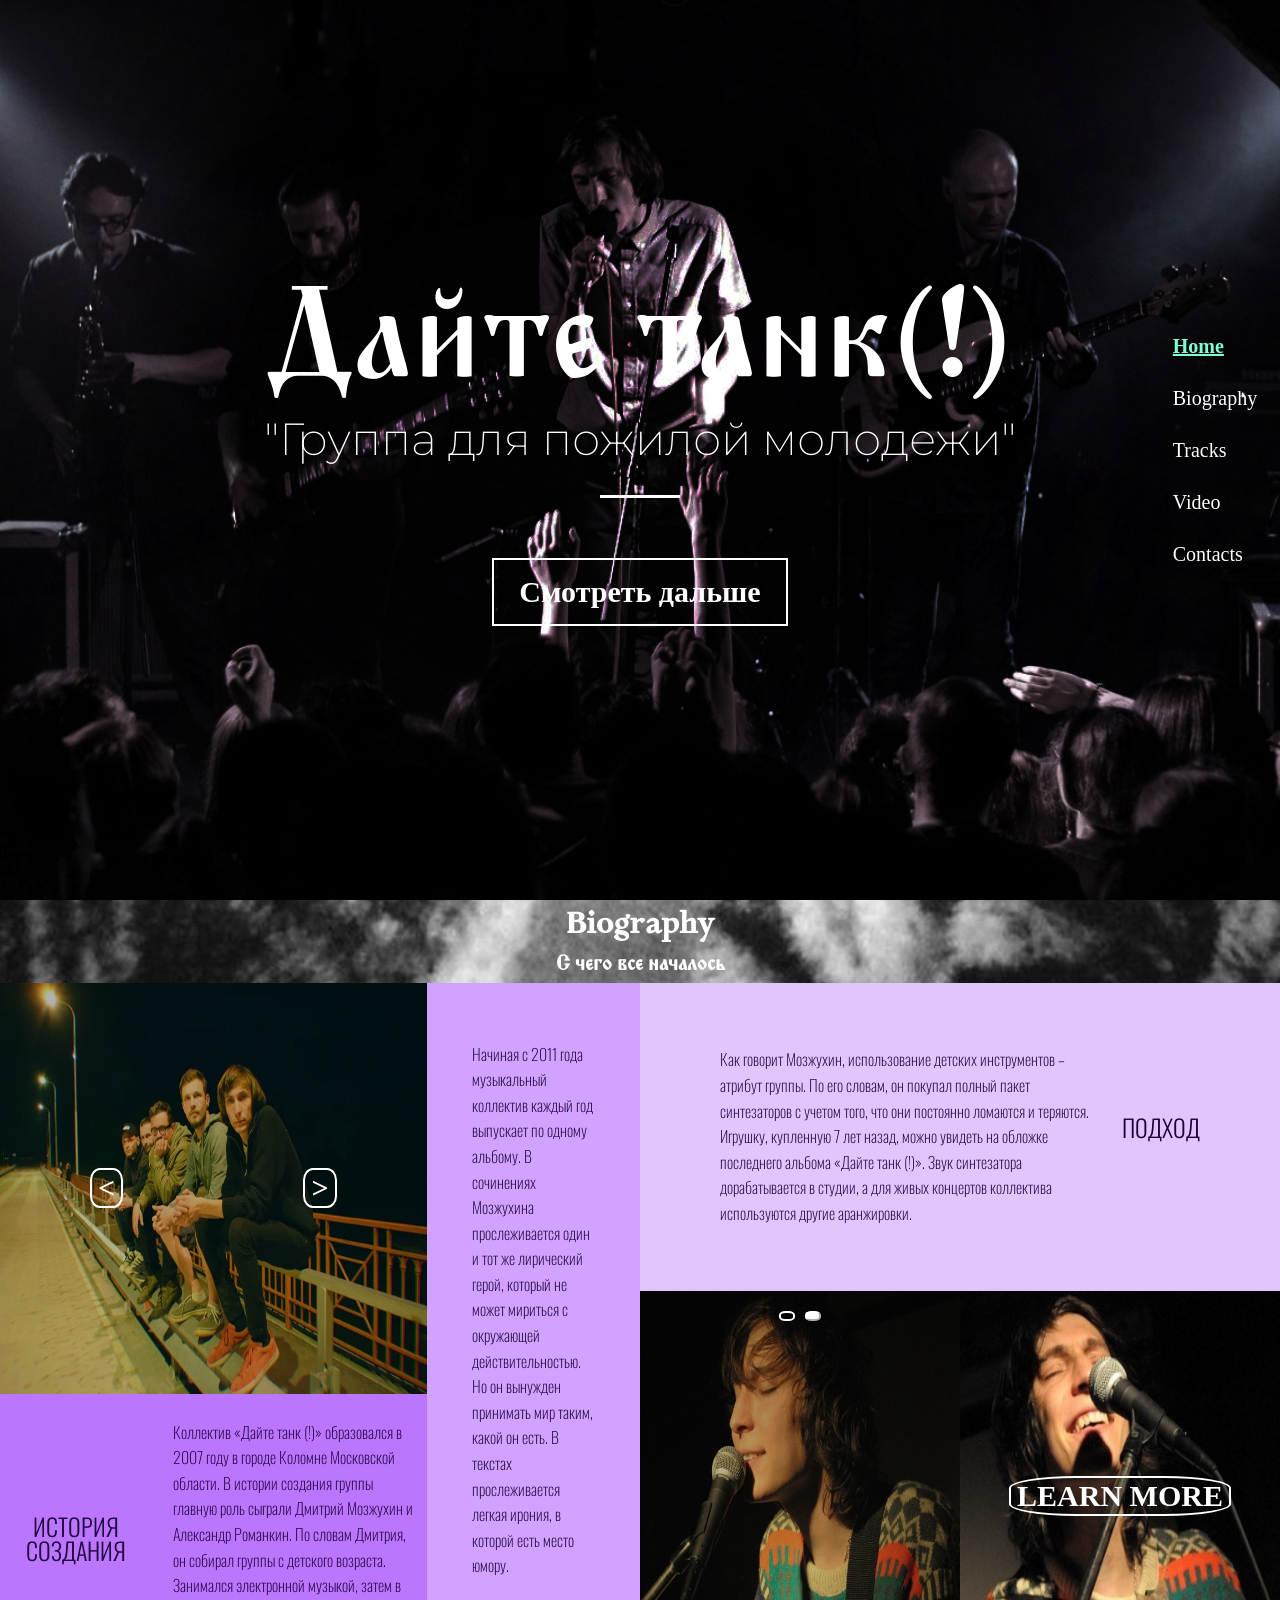
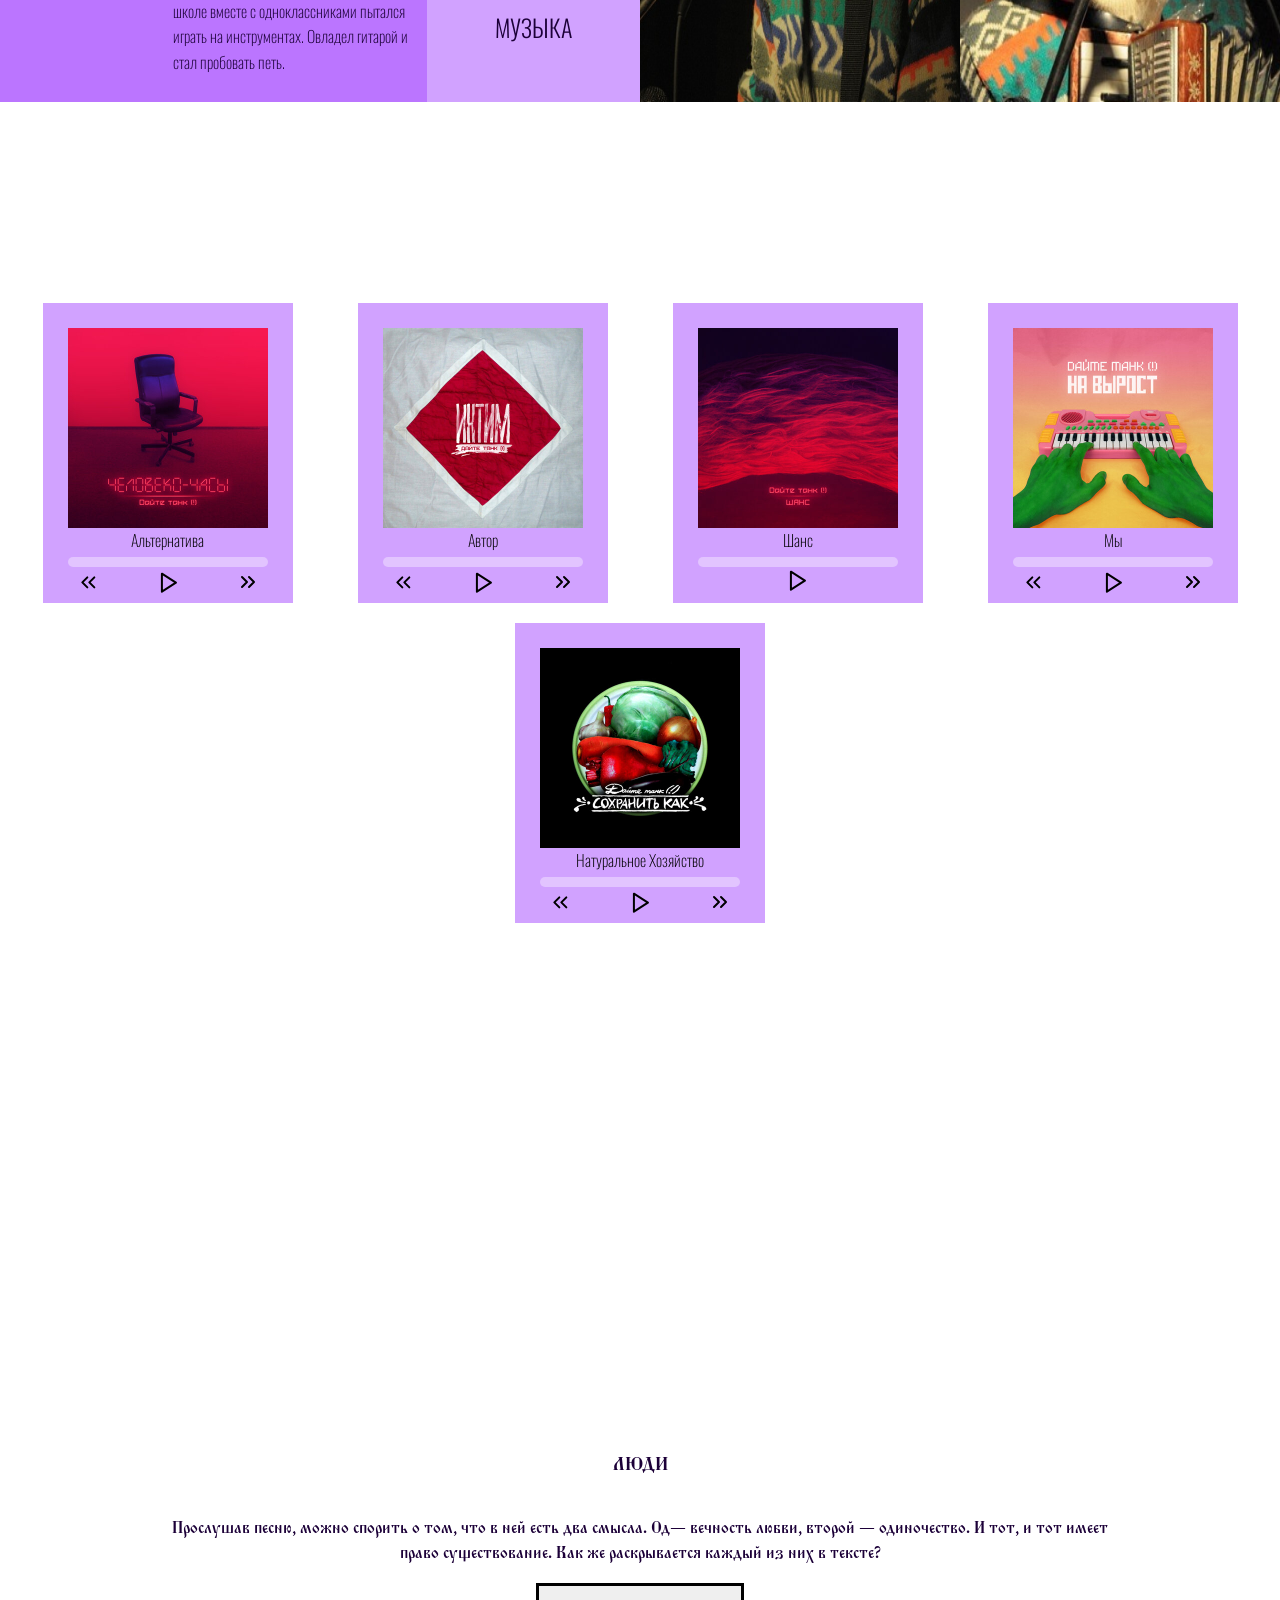
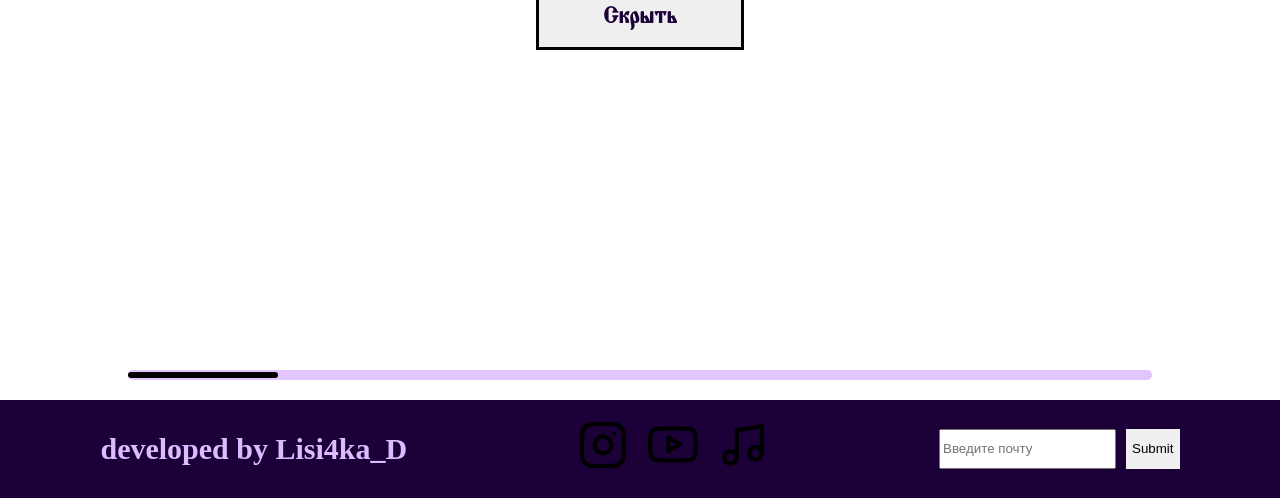
==== commit cd2d4e40: "end" ====
--- a/index.html
+++ b/index.html
@@ -2,7 +2,8 @@
 <html lang="ru">
 	<head>
 		<meta charset="UTF-8" />
-		<meta name="viewport" content="width=device-width, initial-scale=1.0" />
+		<meta name="viewport" content="width=device-width, initial-scale= no" />
+
 		<link rel="stylesheet" href="/assets/css/style.css" />
 
 		<link rel="preconnect" href="https://fonts.googleapis.com" />
@@ -22,34 +23,28 @@
 	</head>
 	<body>
 		<header class="header">
-			<div class="container">
-				<div class="header_inner">
-					<div>
-						<img class="logo" src="/assets/img/ logo.png" alt="" />
-					</div>
-					<nav>
-						<a class="nav_link" href="#">Home</a>
-						<a class="nav_link" href="#">Biography</a>
-						<a class="nav_link" href="#">Tracks</a>
-						<a class="nav_link" href="#">Members</a>
-						<a class="nav_link" href="#">Contacts</a>
-					</nav>
-				</div>
-				<!-- В КОНЦЕ ПРОЕКТА НЕЗАКРЫТЫЙ ДИВ ИЗЗА КОТОРОГО ПРЕТТЕР НЕ РАБОАТАЛ АЛВОЛАЛОВАЛАО -->
-			</div>
+			<nav class="nav">
+				<a class="nav_link" href="#intro">Home</a>
+				<a class="nav_link" href="#sectionBiography">Biography</a>
+				<a class="nav_link" href="#sectionTracks">Tracks</a>
+				<a class="nav_link" href="#sectionVideo">Video</a>
+				<a class="nav_link" href="#footer">Contacts</a>
+			</nav>
+
+			<!-- В КОНЦЕ ПРОЕКТА НЕЗАКРЫТЫЙ ДИВ ИЗЗА КОТОРОГО ПРЕТТЕР НЕ РАБОАТАЛ АЛВОЛАЛОВАЛАО -->
 		</header>
 
-		<div class="intro">
+		<div id="intro" class="intro">
 			<div class="container">
 				<div class="intro_inner">
 					<h1 class="intro-title">Дайте танк(!)</h1>
 					<h2 class="intro-suptitle">"Группа для пожилой молодежи"</h2>
 
-					<a class="btn" href="#"> Смотреть дальше </a>
+					<a class="btn" href="#sectionBiography"> Смотреть дальше </a>
 				</div>
 			</div>
 		</div>
-		<section class="section">
+		<section id="sectionBiography" class="section">
 			<div class="section-text">
 				<h2 class="section-title">Biography</h2>
 				<h3 class="section-subtitle">С чего все началось</h3>
@@ -151,7 +146,7 @@
 			</div>
 		</section>
 
-		<section class="section">
+		<section id="sectionTracks" class="section">
 			<div class="section-text">
 				<h2 class="section-title">Tracks</h2>
 				<h3 class="section-subtitle">А о чем мы говорим?)</h3>
@@ -287,7 +282,7 @@
 			</div>
 		</section>
 
-		<section class="section-video">
+		<section id="sectionVideo" class="section-video">
 			<div class="slide-container-video activ-video">
 				<div class="slide-video">
 					<video
@@ -409,7 +404,7 @@
 			</div>
 		</section>
 
-		<footer class="footer">
+		<footer id="footer" class="footer">
 			<div class="footer-text">
 				<h3 class="text-foo">developed by Lisi4ka_D</h3>
 			</div>
--- a/assets/css/style.css
+++ b/assets/css/style.css
@@ -64,7 +64,6 @@
 	width: 100%;
 	height: 100%;
 
-	/* каскадная таблица для того чтобы учесть границу в элемент */
 
 	/* БОЖЕ НЕ ТРОГАЙ ЭТО ДЕЛАЕТ ЭКРАН ШИРОКИМ */
 	*,
@@ -83,11 +82,17 @@
 	}
 }
 
+html,
+body {
+	scroll-behavior: smooth;
+
+}
+
 /* container */
 .container {
-	
 	max-width: 1200px;
 	margin: 0 auto;
+	
 }
 
 /* intro */
@@ -95,6 +100,7 @@
 	display: flex;
 	flex-direction: column;
 	justify-content: center;
+	align-items: center;
 	width: 100%;
 	min-height: 100vh;
 	background: url(/assets/img/fon.jpg) center center no-repeat;
@@ -146,27 +152,29 @@
 .header {
 	width: 100%;
 	position: fixed;
-	/* background-color: #1c0038; */
-	margin: 0;
-	/* прижимаем кверху */
-	top: 0;
-	left: 0;
-	right: 0;
-	z-index: 10000000;
-	box-shadow: 10px 9px 33px 0px rgba(208, 0, 255, 0.237);
-}
-
-.header_inner {
-	display: flex;
-	justify-content: space-between;
-	align-items: center;
-}
-
+	display: flex;
+
+	flex-direction: column;
+	justify-content: center;
+	align-items: center;
+
+	z-index: 1000;
+	right: 0px;
+	width: 50px;
+	height: 100%;
+	margin-left: auto;
+}
+
+@media (max-width: 600px) {
+	.header {
+		display: none;
+	}
+}
 /* logo */
 .logo {
 	width: 50px;
 	border-radius: 50%;
-	margin: 15px;
+	padding: 5px;
 }
 
 /* nav */
@@ -175,22 +183,37 @@
 	font-weight: 400;
 	font-style: normal;
 	font-size: clamp(12px, 2vw, 14px);
+	font-size: 20px;
+	padding-right: 80px;
+
+	opacity: 0;
+	transition: opacity 0.3s ease-in-out;
+	display: none;
+}
+
+.nav.show {
+	display: block;
+	opacity: 1;
 }
 
 .nav_link {
+	display: none;
 	display: inline-block;
-	vertical-align: top;
-	margin: 0 15px;
-
+	text-align: right;
+	padding: 10px 0;
 	color: white;
 	text-decoration: none;
-	/* чтобы цвет менялся плавно */
 	transition: color 0.2s linear;
 }
 
-/* полоска при наводке */
 .nav_link:hover {
 	color: aquamarine;
+}
+
+.nav_link.active {
+	color: aquamarine;
+	font-weight: bold;
+	text-decoration: underline;
 }
 
 /* button */
@@ -557,17 +580,12 @@
 	justify-content: space-around;
 	align-items: flex-start;
 	/* flex-wrap: nowrap; */
-	
+
 	padding: 20px;
 	gap: 20px;
 	flex-wrap: wrap;
 
 	/* gap: 20px; */
-}
-
-@media (max-width: 1200px) {
-	.players {
-	}
 }
 
 .player_cheloveco_chasy {
@@ -644,7 +662,7 @@
 		background-color: black;
 		border-radius: 5px;
 		height: 6px;
-		width: 150px;
+		width: 0;
 	}
 }
 
@@ -661,8 +679,6 @@
 .section2_suptitle {
 	display: flex;
 	justify-content: center;
-
-	
 }
 
 .player_buttons {
@@ -877,8 +893,6 @@
 	text-align: center;
 }
 
-
-
 .footer-svaz {
 	display: flex;
 	justify-content: center;
@@ -891,27 +905,19 @@
 	justify-content: center;
 	align-items: center;
 	gap: 10px;
-	
-	
-}
-
+}
 
 .form-text {
 	height: 40px;
 	font-family: sans-serif;
-	
 }
 
 .form-btn {
 	height: 40px;
 	border: 5px;
-	
-	
-	
 }
 
 .icon-foo {
 	height: 50px;
 	width: 50px;
-	
-}
+}
